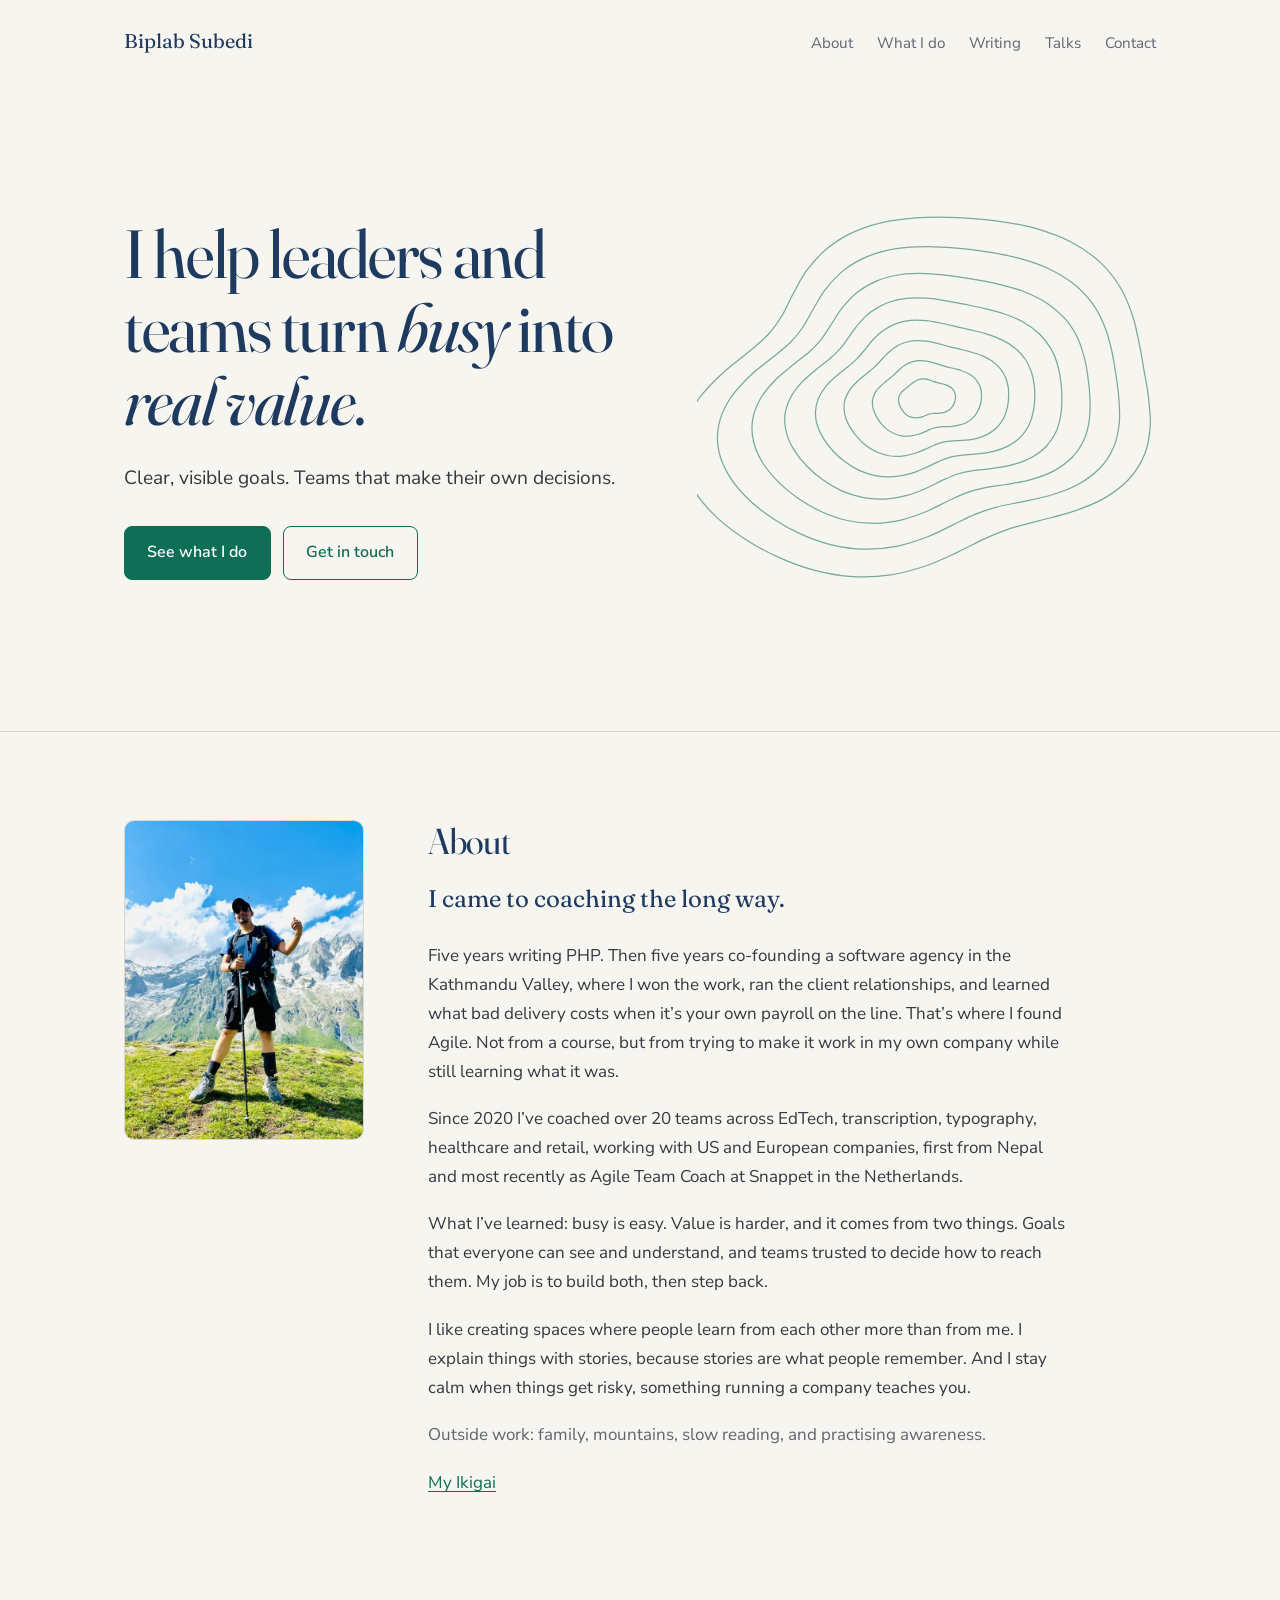
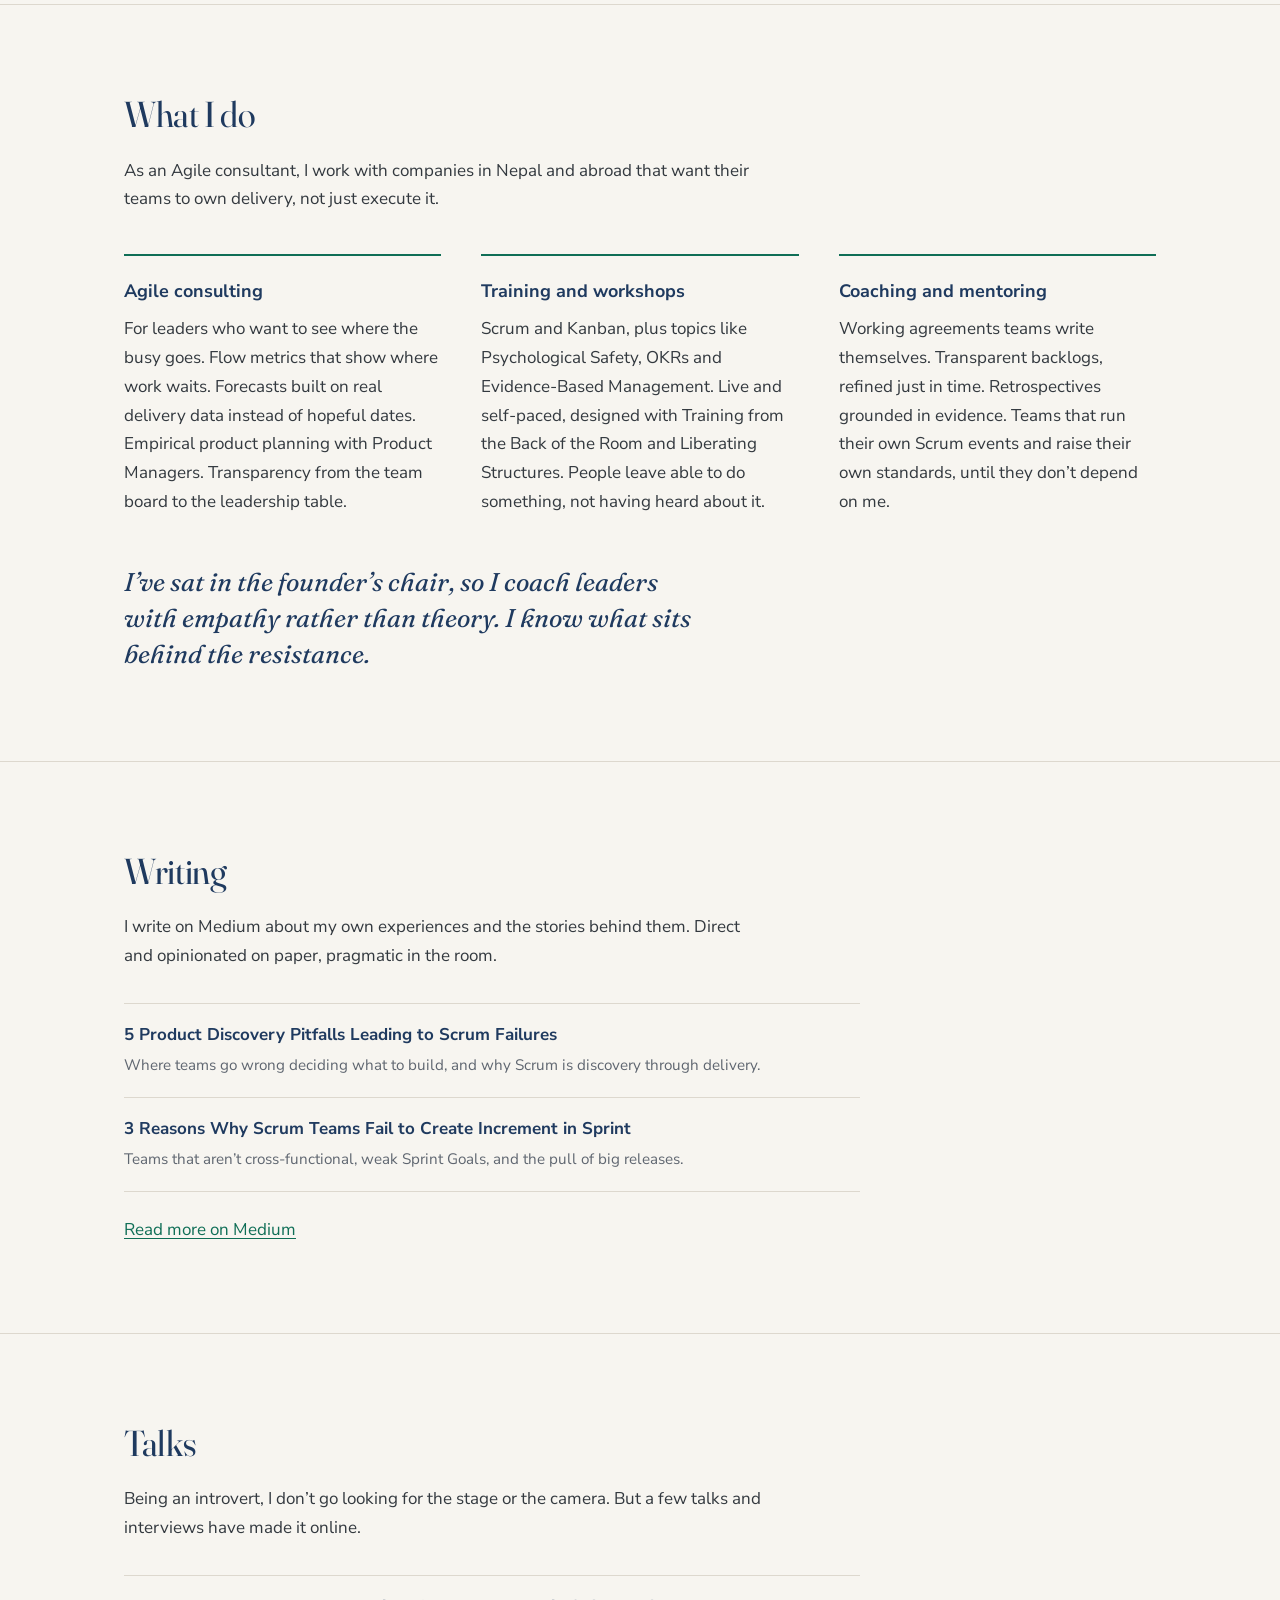
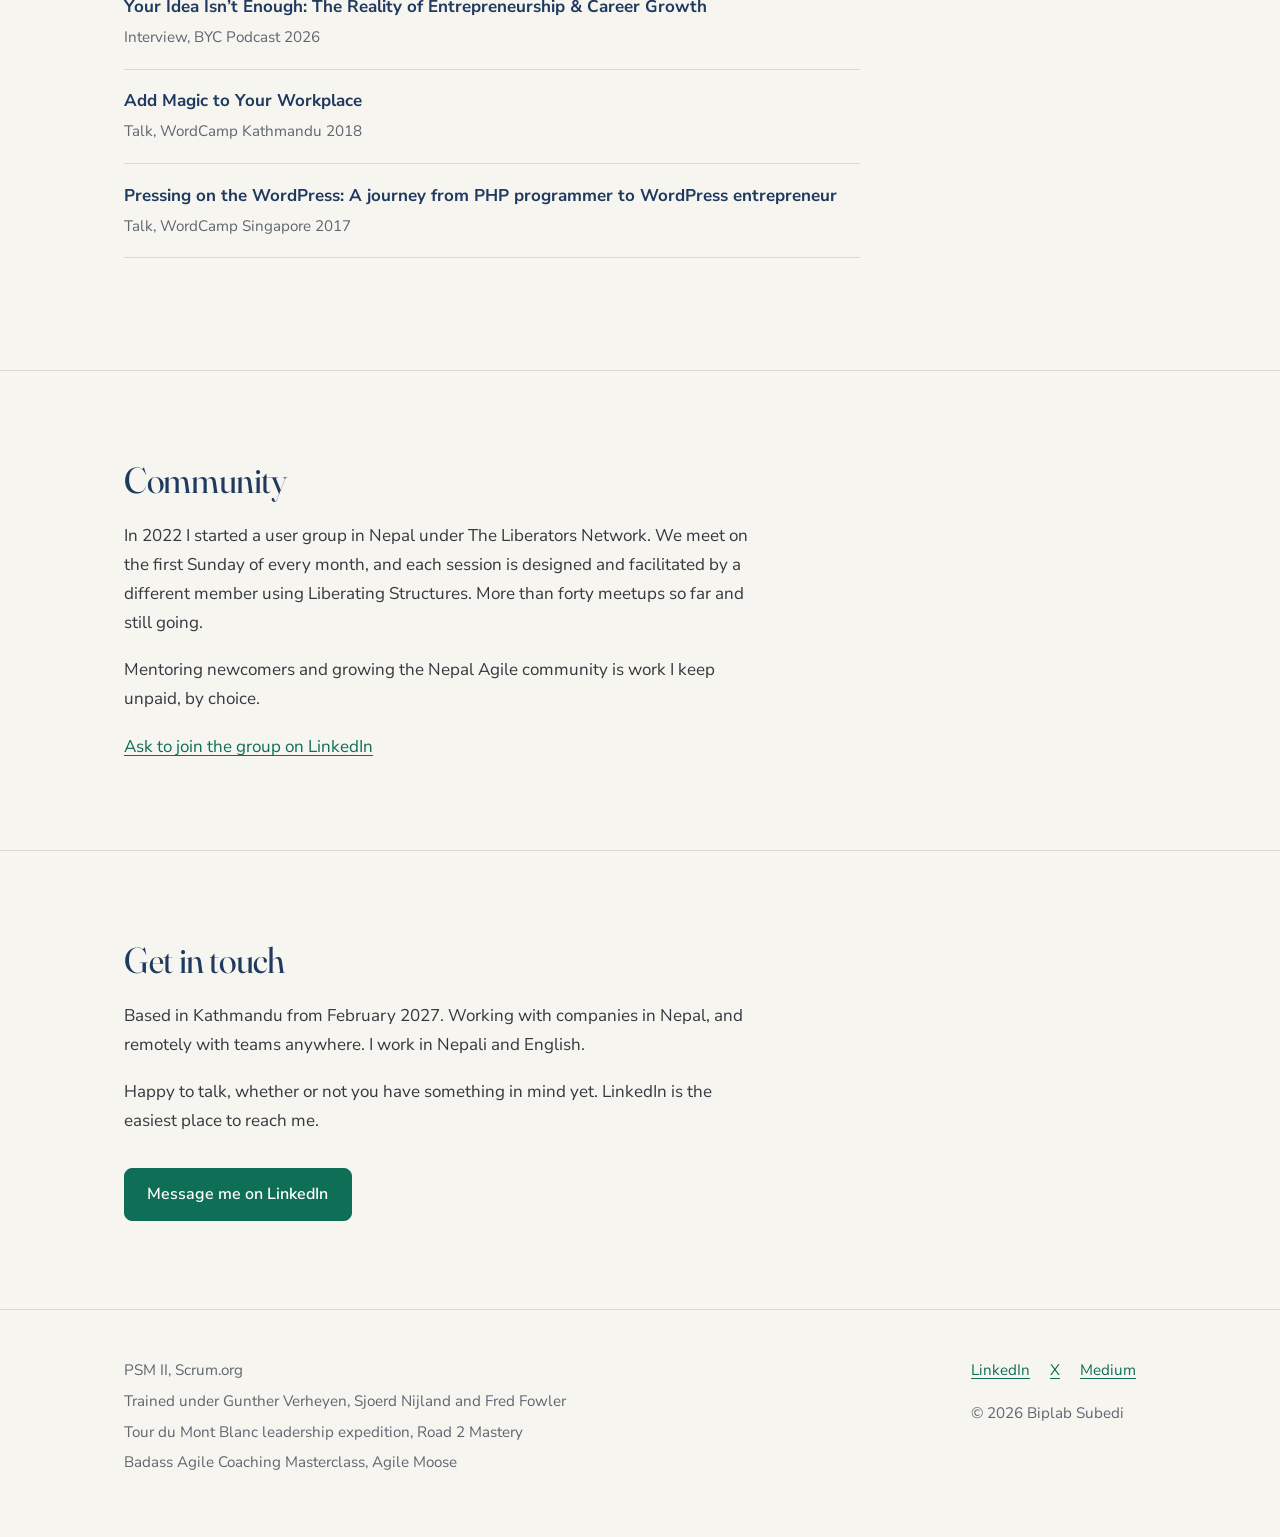
==== index.html @ 16a26271 "New changes for SEO optimization" ====
<!DOCTYPE html>
<html lang="en-GB">
<head>
<meta charset="utf-8">
<meta name="viewport" content="width=device-width, initial-scale=1, viewport-fit=cover">
<title>Biplab Subedi, Agile Consultant and Coach in Nepal</title>
<meta name="description" content="Agile consultant and coach for IT companies in Nepal and remote teams. I help leaders and teams turn busy into real value with Scrum, Kanban and flow metrics.">
<link rel="canonical" href="https://biplabsubedi.com/">
<meta name="robots" content="index, follow, max-image-preview:large, max-snippet:-1">
<meta name="author" content="Biplab Subedi">
<!-- Google Search Console (URL-prefix property): paste your verification tag here, replacing the line below -->
<!-- <meta name="google-site-verification" content="PASTE-YOUR-TOKEN-HERE"> -->

<link rel="icon" href="favicon.ico" sizes="32x32">
<link rel="icon" href="icon-192.png" type="image/png" sizes="192x192">
<link rel="apple-touch-icon" href="apple-touch-icon.png">
<link rel="manifest" href="site.webmanifest">

<meta property="og:type" content="profile">
<meta property="og:site_name" content="Biplab Subedi">
<meta property="og:locale" content="en_GB">
<meta property="og:url" content="https://biplabsubedi.com/">
<meta property="og:title" content="Biplab Subedi, Agile Consultant and Coach in Nepal">
<meta property="og:description" content="I help leaders and teams turn busy into real value. Clear, visible goals. Teams that make their own decisions.">
<meta property="og:image" content="https://biplabsubedi.com/og-image.png">
<meta property="og:image:width" content="1200">
<meta property="og:image:height" content="630">
<meta property="og:image:alt" content="Biplab Subedi, Agile consultant and coach in Nepal: I help leaders and teams turn busy into real value.">
<meta property="profile:first_name" content="Biplab">
<meta property="profile:last_name" content="Subedi">
<meta name="twitter:card" content="summary_large_image">
<meta name="twitter:site" content="@biplab43">
<meta name="twitter:creator" content="@biplab43">

<script type="application/ld+json">
{
  "@context": "https://schema.org",
  "@graph": [
    {
      "@type": "WebSite",
      "@id": "https://biplabsubedi.com/#website",
      "url": "https://biplabsubedi.com/",
      "name": "Biplab Subedi",
      "inLanguage": "en-GB",
      "publisher": { "@id": "https://biplabsubedi.com/#person" }
    },
    {
      "@type": "ProfilePage",
      "@id": "https://biplabsubedi.com/#webpage",
      "url": "https://biplabsubedi.com/",
      "name": "Biplab Subedi, Agile Consultant and Coach in Nepal",
      "inLanguage": "en-GB",
      "dateModified": "2026-10-28",
      "isPartOf": { "@id": "https://biplabsubedi.com/#website" },
      "mainEntity": { "@id": "https://biplabsubedi.com/#person" },
      "about": { "@id": "https://biplabsubedi.com/#person" },
      "primaryImageOfPage": { "@id": "https://biplabsubedi.com/#portrait" }
    },
    {
      "@type": "ImageObject",
      "@id": "https://biplabsubedi.com/#portrait",
      "url": "https://biplabsubedi.com/images/biplab-subedi.webp",
      "contentUrl": "https://biplabsubedi.com/images/biplab-subedi.webp",
      "width": 600,
      "height": 800,
      "caption": "Biplab Subedi standing on a grassy ridge in the Alps"
    },
    {
      "@type": "Person",
      "@id": "https://biplabsubedi.com/#person",
      "name": "Biplab Subedi",
      "givenName": "Biplab",
      "familyName": "Subedi",
      "url": "https://biplabsubedi.com/",
      "image": { "@id": "https://biplabsubedi.com/#portrait" },
      "jobTitle": "Agile Consultant and Coach",
      "description": "Has coached more than 20 teams since 2020, across EdTech, transcription, typography, healthcare and retail for US and European companies. Before coaching, he spent five years as a PHP developer and five years co-founding Eagle Vision IT, a software agency in the Kathmandu Valley. Moving to Kathmandu, Nepal in February 2027 to work as an independent Agile consultant with companies in Nepal and remotely with teams anywhere. Works in Nepali and English.",
      "knowsAbout": [
        "Agile coaching",
        "Agile consulting",
        "Scrum",
        "Kanban",
        "Flow metrics",
        "Forecasting with delivery data",
        "Empirical product planning",
        "Product discovery",
        "OKRs",
        "Evidence-Based Management",
        "Psychological safety",
        "Team self-management",
        "Liberating Structures",
        "Training from the Back of the Room",
        "Facilitation"
      ],
      "knowsLanguage": [
        { "@type": "Language", "name": "English", "alternateName": "en" },
        { "@type": "Language", "name": "Nepali", "alternateName": "ne" }
      ],
      "hasCredential": {
        "@type": "EducationalOccupationalCredential",
        "name": "Professional Scrum Master II (PSM II)",
        "credentialCategory": "certification",
        "recognizedBy": { "@type": "Organization", "name": "Scrum.org", "url": "https://www.scrum.org/" }
      },
      "sameAs": [
        "https://www.linkedin.com/in/biplab43/",
        "https://medium.com/@biplab43",
        "https://x.com/biplab43"
      ],
      "makesOffer": [
        {
          "@type": "Offer",
          "itemOffered": {
            "@type": "Service",
            "name": "Agile consulting",
            "serviceType": "Agile consulting",
            "description": "For leaders who want to see where the busy goes. Flow metrics that show where work waits, forecasts built on real delivery data instead of hopeful dates, empirical product planning with Product Managers, and transparency from the team board to the leadership table.",
            "provider": { "@id": "https://biplabsubedi.com/#person" },
            "areaServed": [ { "@type": "Country", "name": "Nepal" }, { "@type": "Place", "name": "Worldwide (remote)" } ]
          }
        },
        {
          "@type": "Offer",
          "itemOffered": {
            "@type": "Service",
            "name": "Agile training and workshops",
            "serviceType": "Agile training",
            "description": "Scrum and Kanban training, plus topics like Psychological Safety, OKRs and Evidence-Based Management. Live and self-paced, designed with Training from the Back of the Room and Liberating Structures.",
            "provider": { "@id": "https://biplabsubedi.com/#person" },
            "areaServed": [ { "@type": "Country", "name": "Nepal" }, { "@type": "Place", "name": "Worldwide (remote)" } ]
          }
        },
        {
          "@type": "Offer",
          "itemOffered": {
            "@type": "Service",
            "name": "Agile coaching and mentoring",
            "serviceType": "Agile coaching",
            "description": "Working agreements teams write themselves, transparent backlogs refined just in time, retrospectives grounded in evidence, and teams that run their own Scrum events.",
            "provider": { "@id": "https://biplabsubedi.com/#person" },
            "areaServed": [ { "@type": "Country", "name": "Nepal" }, { "@type": "Place", "name": "Worldwide (remote)" } ]
          }
        }
      ]
    },
    {
      "@type": "Organization",
      "@id": "https://biplabsubedi.com/#liberators-nepal",
      "name": "The Liberators Network User Group Nepal",
      "url": "https://www.linkedin.com/groups/14041620/",
      "foundingDate": "2022",
      "founder": { "@id": "https://biplabsubedi.com/#person" },
      "location": { "@type": "Country", "name": "Nepal" },
      "description": "Agile user group in Nepal under The Liberators Network. Meets on the first Sunday of every month, with each session designed and facilitated by a member using Liberating Structures."
    },
    {
      "@type": "Organization",
      "@id": "https://biplabsubedi.com/#eagle-vision-it",
      "name": "Eagle Vision IT",
      "founder": { "@id": "https://biplabsubedi.com/#person" },
      "location": { "@type": "Place", "name": "Kathmandu Valley, Nepal" },
      "description": "Software agency in the Kathmandu Valley, co-founded by Biplab Subedi."
    }
  ]
}
</script>

<link rel="preconnect" href="https://fonts.googleapis.com">
<link rel="preconnect" href="https://fonts.gstatic.com" crossorigin>
<link href="https://fonts.googleapis.com/css2?family=Fraunces:ital,opsz,wght@0,9..144,400;0,9..144,500;1,9..144,400&family=Nunito+Sans:wght@400;600;700&display=swap" rel="stylesheet">
<style>
:root {
  --bg: #F7F5F0;
  --bg-alt: #EFECE4;
  --ink: #1F3A5F;
  --text: #33393F;
  --muted: #5F6670;
  --accent: #0F6E56;
  --accent-hover: #0B5A46;
  --on-accent: #FFFFFF;
  --rule: #DDD8CE;
  --field: #FFFFFF;
  --contour: #0F6E56;
  --error: #A32D2D;
  color-scheme: light;
  box-sizing: border-box;
  padding-top: env(safe-area-inset-top, 0px);
  padding-bottom: env(safe-area-inset-bottom, 0px);
}
@media (prefers-color-scheme: dark) {
  :root:not([data-theme="light"]) {
    --bg: #10202E;
    --bg-alt: #152a3c;
    --ink: #EAF0F5;
    --text: #D3DCE3;
    --muted: #9AA7B2;
    --accent: #5DCAA5;
    --accent-hover: #7ED6B8;
    --on-accent: #04342C;
    --rule: #2A3F52;
    --field: #172d40;
    --contour: #5DCAA5;
    --error: #F09595;
    color-scheme: dark;
  }
}
:root[data-theme="dark"] {
  --bg: #10202E;
  --bg-alt: #152a3c;
  --ink: #EAF0F5;
  --text: #D3DCE3;
  --muted: #9AA7B2;
  --accent: #5DCAA5;
  --accent-hover: #7ED6B8;
  --on-accent: #04342C;
  --rule: #2A3F52;
  --field: #172d40;
  --contour: #5DCAA5;
  --error: #F09595;
  color-scheme: dark;
}
*, *::before, *::after { box-sizing: inherit; }
html { scroll-behavior: smooth; scroll-padding-top: env(safe-area-inset-top, 0px); }
@media (prefers-reduced-motion: reduce) { html { scroll-behavior: auto; } }
body {
  margin: 0;
  background: var(--bg);
  color: var(--text);
  font-family: "Nunito Sans", "Segoe UI", system-ui, -apple-system, sans-serif;
  font-size: 1.0625rem;
  line-height: 1.7;
  -webkit-font-smoothing: antialiased;
}
h1, h2, h3 { color: var(--ink); margin: 0; }
h1, h2 { font-family: "Fraunces", Georgia, "Times New Roman", serif; font-weight: 400; font-variation-settings: "opsz" 144; }
h2 { font-size: clamp(1.75rem, 3.2vw, 2.25rem); line-height: 1.2; letter-spacing: -0.01em; margin-bottom: 1.25rem; }
h3 { font-size: 1.125rem; font-weight: 700; margin-bottom: 0.5rem; }
p { margin: 0 0 1.1em; }
a { color: var(--accent); text-underline-offset: 3px; text-decoration-thickness: 1px; }
a:hover { color: var(--accent-hover); }
:focus-visible { outline: 2px solid var(--accent); outline-offset: 3px; border-radius: 4px; }
img { max-width: 100%; height: auto; display: block; }

.wrap { max-width: 1080px; margin: 0 auto; padding: 0 1.5rem; }
.measure { max-width: 40rem; }

header.site { padding: 1.5rem 0; }
header.site .wrap { display: flex; flex-wrap: wrap; align-items: baseline; justify-content: space-between; gap: 0.75rem 2rem; }
.wordmark { font-family: "Fraunces", Georgia, serif; font-size: 1.25rem; color: var(--ink); text-decoration: none; }
nav ul { list-style: none; margin: 0; padding: 0; display: flex; flex-wrap: wrap; gap: 0.25rem 1.5rem; }
nav a { color: var(--muted); text-decoration: none; font-size: 0.95rem; }
nav a:hover { color: var(--ink); }

.hero { position: relative; padding: 4rem 0 5rem; overflow: hidden; }
.hero .wrap { display: grid; grid-template-columns: minmax(0, 1fr); align-items: center; position: relative; }
.hero h1 { font-size: clamp(2.4rem, 6vw, 4.25rem); line-height: 1.08; letter-spacing: -0.02em; max-width: 13ch; margin-bottom: 1.5rem; position: relative; z-index: 1; }
.hero h1 em { font-style: italic; }
.hero .lede { font-size: 1.2rem; max-width: 32rem; color: var(--text); position: relative; z-index: 1; }
.actions { display: flex; flex-wrap: wrap; gap: 0.75rem; margin-top: 2rem; position: relative; z-index: 1; }
.btn { display: inline-block; font: inherit; font-weight: 600; font-size: 1rem; padding: 0.75rem 1.4rem; border-radius: 8px; text-decoration: none; cursor: pointer; border: 1.5px solid var(--accent); }
.btn-primary { background: var(--accent); color: var(--on-accent); }
.btn-primary:hover { background: var(--accent-hover); border-color: var(--accent-hover); color: var(--on-accent); }
.btn-quiet { background: transparent; color: var(--accent); }
.btn-quiet:hover { background: var(--bg-alt); }
.contours { position: absolute; right: -6rem; top: 50%; transform: translateY(-50%); width: 34rem; max-width: none; opacity: 0.2; pointer-events: none; }
.contours path { fill: none; stroke: var(--contour); stroke-width: 1.4; }
@media (min-width: 860px) {
  .hero { padding: 6rem 0 7rem; }
  .hero .wrap { grid-template-columns: minmax(0, 1.25fr) minmax(0, 1fr); }
  .contours { position: static; transform: none; width: 100%; opacity: 0.55; justify-self: end; max-width: 30rem; }
}

section { padding: 4rem 0; border-top: 1px solid var(--rule); }
@media (min-width: 860px) { section { padding: 5.5rem 0; } }

.about-grid { display: grid; grid-template-columns: minmax(0, 1fr); gap: 2.5rem; }
@media (min-width: 860px) { .about-grid { grid-template-columns: 15rem minmax(0, 1fr); gap: 4rem; align-items: start; } }
.portrait { aspect-ratio: 4 / 5; width: 100%; max-width: 15rem; border-radius: 10px; background: var(--bg-alt); border: 1px solid var(--rule); display: flex; align-items: center; justify-content: center; font-family: "Fraunces", Georgia, serif; font-size: 3rem; color: var(--accent); }
.about-grid .first { font-family: "Fraunces", Georgia, serif; font-size: 1.5rem; line-height: 1.35; color: var(--ink); }
.aside { color: var(--muted); }
figure.ikigai { margin: 3rem 0 0; max-width: 40rem; }
.ik-svg { display: block; width: 100%; height: auto; }
figure.ikigai img { border-radius: 10px; border: 1px solid var(--rule); }
figure.ikigai figcaption { font-size: 0.9rem; color: var(--muted); margin-top: 0.75rem; }

.offers { display: grid; grid-template-columns: minmax(0, 1fr); gap: 2rem; margin: 2.5rem 0 3rem; }
@media (min-width: 760px) { .offers { grid-template-columns: repeat(3, minmax(0, 1fr)); gap: 2.5rem; } }
.offer { border-top: 2px solid var(--accent); padding-top: 1.25rem; }
.offer p { margin: 0; }
.pull { font-family: "Fraunces", Georgia, serif; font-style: italic; font-size: clamp(1.3rem, 2.4vw, 1.6rem); line-height: 1.4; color: var(--ink); max-width: 36rem; margin: 0; }

.list { list-style: none; margin: 2rem 0 1.5rem; padding: 0; max-width: 46rem; }
.list li { padding: 1.1rem 0; border-bottom: 1px solid var(--rule); }
.list li:first-child { border-top: 1px solid var(--rule); }
.list .title { font-weight: 700; color: var(--ink); text-decoration: none; display: inline-block; margin-bottom: 0.2rem; }
.list a.title:hover { color: var(--accent); }
.list .meta { display: block; color: var(--muted); font-size: 0.95rem; }

.contact-grid { display: grid; grid-template-columns: minmax(0, 1fr); gap: 2.5rem; }
@media (min-width: 860px) { .contact-grid { grid-template-columns: minmax(0, 1fr) minmax(0, 1.1fr); gap: 4rem; } }
form { display: grid; gap: 1.1rem; }
label { display: block; font-weight: 600; font-size: 0.95rem; color: var(--ink); margin-bottom: 0.35rem; }
.optional { font-weight: 400; color: var(--muted); }
input, textarea { width: 100%; font: inherit; color: var(--text); background: var(--field); border: 1px solid var(--rule); border-radius: 8px; padding: 0.7rem 0.85rem; }
textarea { min-height: 9rem; resize: vertical; }
input:focus, textarea:focus { outline: 2px solid var(--accent); outline-offset: 1px; border-color: var(--accent); }
.field-error { color: var(--error); font-size: 0.875rem; margin-top: 0.35rem; min-height: 0; }
.form-status { font-size: 0.95rem; color: var(--muted); margin: 0; }
form .btn { justify-self: start; }


.textlink { font: inherit; color: var(--accent); background: none; border: 0; padding: 0; cursor: pointer; text-decoration: underline; text-underline-offset: 3px; text-decoration-thickness: 1px; }
.textlink:hover { color: var(--accent-hover); }
#ikigai-dialog { width: min(92vw, 860px); max-height: 92vh; padding: 2.75rem 1rem 1rem; border: 0; border-radius: 12px; background: var(--bg); color: var(--text); }
#ikigai-dialog::backdrop { background: rgba(16, 32, 46, 0.65); }
.ik-scroll { overflow: auto; max-height: calc(92vh - 4rem); }
.ik-scroll .ik2 { min-width: 640px; }
.dialog-close { position: absolute; top: 0.5rem; right: 0.75rem; font: inherit; font-size: 1.75rem; line-height: 1; color: var(--muted); background: none; border: 0; padding: 0.25rem 0.5rem; cursor: pointer; border-radius: 6px; }
.dialog-close:hover { color: var(--ink); }
.sr-only { position: absolute; width: 1px; height: 1px; padding: 0; margin: -1px; overflow: hidden; clip: rect(0, 0, 0, 0); white-space: nowrap; border: 0; }
footer { border-top: 1px solid var(--rule); padding: 3rem 0 3.5rem; color: var(--muted); font-size: 0.95rem; }
footer .wrap { display: grid; grid-template-columns: minmax(0, 1fr); gap: 2rem; }
@media (min-width: 760px) { footer .wrap { grid-template-columns: minmax(0, 1fr) auto; } }
footer ul { list-style: none; margin: 0; padding: 0; }
footer li { margin-bottom: 0.3rem; }
footer .links a { margin-right: 1.25rem; }
:root { --ik2-bg: #F3F1EB; --ik2-box: #FFFFFF; --ik2-rule-c: #D3CEC3;
--ik2-ink: #1F3A5F; --ik2-text: #33393F; --ik2-sub: #5F6670;
--ik2-love: #D9A3A0; --ik2-love-ink: #8A4A46; --ik2-good: #8FA6C4; --ik2-good-ink: #2F4A6E;
--ik2-need: #86C7B0; --ik2-need-ink: #0F6E56; --ik2-paid: #E8CF8E; --ik2-paid-ink: #7A5A12;
--ik2-accent: #0F6E56; --ik2-op: 0.36; }
@media (prefers-color-scheme: dark) { :root:not([data-theme="light"]) { --ik2-bg: #152a3c; --ik2-box: #10202E; --ik2-rule-c: #2A3F52;
--ik2-ink: #EAF0F5; --ik2-text: #E4EAF0; --ik2-sub: #B4C0CA;
--ik2-love: #C98A86; --ik2-love-ink: #F0C2BE; --ik2-good: #6F8BB0; --ik2-good-ink: #C3D4EA;
--ik2-need: #4FA889; --ik2-need-ink: #9FE1CB; --ik2-paid: #C9A85A; --ik2-paid-ink: #F2DDA4;
--ik2-accent: #5DCAA5; --ik2-op: 0.22; } }
:root[data-theme="dark"] { --ik2-bg: #152a3c; --ik2-box: #10202E; --ik2-rule-c: #2A3F52;
--ik2-ink: #EAF0F5; --ik2-text: #E4EAF0; --ik2-sub: #B4C0CA;
--ik2-love: #C98A86; --ik2-love-ink: #F0C2BE; --ik2-good: #6F8BB0; --ik2-good-ink: #C3D4EA;
--ik2-need: #4FA889; --ik2-need-ink: #9FE1CB; --ik2-paid: #C9A85A; --ik2-paid-ink: #F2DDA4;
--ik2-accent: #5DCAA5; --ik2-op: 0.22; }

.ik2 { display: block; width: 100%; height: auto; }
.ik2 text { font-family: "Nunito Sans", "Segoe UI", system-ui, sans-serif; }
.ik2-bg { fill: var(--ik2-bg); }
.ik2-box { fill: var(--ik2-box); stroke: var(--ik2-rule-c); stroke-width: 1; }
.ik2-title { font-family: "Fraunces", Georgia, serif !important; font-size: 50px; font-weight: 500; fill: var(--ik2-ink); }
.ik2-sub { font-size: 18px; fill: var(--ik2-sub); }
.ik2-date { font-size: 12.5px; font-weight: 700; letter-spacing: 0.08em; fill: var(--ik2-sub); }
.ik2-stmt { font-family: "Fraunces", Georgia, serif !important; font-size: 21px; font-weight: 500; fill: var(--ik2-ink); }
.ik2-em { font-style: italic; }
.ik2-c { fill-opacity: var(--ik2-op); stroke-width: 1.5; stroke-opacity: 0.7; }
.ik2-love { fill: var(--ik2-love); stroke: var(--ik2-love-ink); }
.ik2-good { fill: var(--ik2-good); stroke: var(--ik2-good-ink); }
.ik2-need { fill: var(--ik2-need); stroke: var(--ik2-need-ink); }
.ik2-paid { fill: var(--ik2-paid); stroke: var(--ik2-paid-ink); }
.ik2-h { font-size: 13.5px; font-weight: 700; letter-spacing: 0.06em; }
.ik2-love-ink { fill: var(--ik2-love-ink); } .ik2-good-ink { fill: var(--ik2-good-ink); }
.ik2-need-ink { fill: var(--ik2-need-ink); } .ik2-paid-ink { fill: var(--ik2-paid-ink); }
.ik2-i { font-size: 14.5px; fill: var(--ik2-text); }
.ik2-o { font-size: 14.5px; font-weight: 700; fill: var(--ik2-ink); }
.ik2-os { font-size: 12px; fill: var(--ik2-text); }
.ik2-pill { fill: var(--ik2-box); stroke: var(--ik2-accent); stroke-width: 1.5; }
.ik2-center { font-size: 18px; font-weight: 700; letter-spacing: 0.08em; fill: var(--ik2-accent); }
.ik2-rule { stroke: var(--ik2-rule-c); stroke-width: 1.5; }
.ik2-foot { font-size: 15px; fill: var(--ik2-sub); }
</style>
</head>
<body>

<header class="site">
  <div class="wrap">
    <a class="wordmark" href="#top">Biplab Subedi</a>
    <nav aria-label="Main">
      <ul>
        <li><a href="#about">About</a></li>
        <li><a href="#work">What I do</a></li>
        <li><a href="#writing">Writing</a></li>
        <li><a href="#talks">Talks</a></li>
        <li><a href="#contact">Contact</a></li>
      </ul>
    </nav>
  </div>
</header>

<main id="top">
  <div class="hero">
    <div class="wrap">
      <div>
        <h1>I help leaders and teams turn <em>busy</em> into <em>real value</em>.</h1>
        <p class="lede">Clear, visible goals. Teams that make their own decisions.</p>
        <div class="actions">
          <a class="btn btn-primary" href="#work">See what I do</a>
          <a class="btn btn-quiet" href="#contact">Get in touch</a>
        </div>
      </div>
      <svg class="contours" viewBox="0 0 520 500" aria-hidden="true" focusable="false">
<path d="M293.0,250.0 C292.8,251.3 292.5,252.7 292.1,254.0 C291.7,255.3 291.1,256.6 290.4,257.8 C289.7,259.0 288.9,260.1 287.9,261.2 C286.9,262.2 285.7,263.2 284.4,263.9 C283.1,264.7 281.6,265.3 280.1,265.8 C278.6,266.2 276.9,266.4 275.4,266.6 C273.8,266.8 272.3,266.8 270.9,266.8 C269.5,266.9 268.2,266.8 267.0,267.0 C265.8,267.1 264.7,267.3 263.6,267.6 C262.4,268.0 261.3,268.5 260.0,269.0 C258.7,269.4 257.4,270.1 255.9,270.6 C254.4,271.0 252.7,271.5 251.0,271.7 C249.3,271.9 247.5,272.0 245.9,271.8 C244.2,271.6 242.5,271.1 241.0,270.5 C239.6,269.9 238.2,269.0 237.0,268.1 C235.8,267.1 234.8,266.0 233.9,264.9 C233.0,263.8 232.2,262.6 231.5,261.4 C230.8,260.2 230.2,259.0 229.7,257.7 C229.2,256.5 228.8,255.2 228.6,253.9 C228.4,252.6 228.3,251.3 228.5,250.0 C228.6,248.7 229.0,247.4 229.6,246.2 C230.2,245.0 231.1,243.9 232.0,242.8 C232.9,241.8 234.0,240.9 235.0,240.0 C236.0,239.1 237.1,238.3 238.1,237.5 C239.1,236.7 240.1,235.9 241.1,235.1 C242.1,234.3 243.0,233.5 244.0,232.7 C245.0,231.9 246.1,231.1 247.3,230.4 C248.5,229.7 249.8,229.0 251.1,228.6 C252.5,228.2 254.0,227.9 255.5,227.8 C257.0,227.7 258.6,227.9 260.0,228.1 C261.4,228.3 262.8,228.8 264.2,229.2 C265.5,229.7 266.7,230.2 268.0,230.6 C269.3,231.1 270.5,231.5 271.8,231.8 C273.1,232.2 274.4,232.5 275.9,232.8 C277.3,233.2 278.9,233.5 280.4,234.0 C281.9,234.5 283.6,235.0 285.0,235.7 C286.4,236.5 287.8,237.4 288.9,238.4 C290.0,239.5 291.0,240.7 291.6,241.9 C292.3,243.2 292.7,244.6 292.9,245.9 C293.1,247.2 293.1,248.7 293.0,250.0 Z"/>
<path d="M322.4,250.0 C322.2,252.6 321.7,255.1 321.0,257.6 C320.3,260.1 319.4,262.5 318.1,264.8 C316.8,267.1 315.3,269.4 313.4,271.4 C311.5,273.3 309.2,275.2 306.6,276.6 C304.1,278.0 301.1,279.2 298.2,280.0 C295.3,280.8 292.0,281.2 289.1,281.5 C286.2,281.8 283.3,281.7 280.7,281.9 C278.1,282.0 275.7,282.0 273.4,282.4 C271.1,282.7 269.1,283.3 266.9,284.0 C264.6,284.8 262.5,285.9 260.0,286.9 C257.5,287.9 254.8,289.3 251.9,290.2 C249.0,291.1 245.7,292.0 242.5,292.4 C239.2,292.7 235.7,292.8 232.5,292.3 C229.3,291.9 226.1,291.0 223.3,289.7 C220.4,288.5 217.8,286.8 215.5,285.0 C213.1,283.2 211.1,281.1 209.3,279.0 C207.4,276.8 205.8,274.6 204.4,272.2 C203.0,269.9 201.8,267.5 200.9,265.1 C200.0,262.7 199.2,260.1 199.0,257.6 C198.7,255.1 198.8,252.5 199.4,250.0 C200.0,247.5 201.0,245.1 202.4,242.8 C203.7,240.6 205.6,238.5 207.4,236.6 C209.3,234.7 211.4,233.0 213.4,231.3 C215.4,229.7 217.4,228.3 219.2,226.7 C221.0,225.2 222.7,223.7 224.4,222.1 C226.2,220.5 227.8,218.8 229.6,217.1 C231.5,215.5 233.4,213.8 235.6,212.4 C237.8,211.0 240.3,209.6 242.9,208.7 C245.6,207.8 248.5,207.3 251.3,207.1 C254.2,206.9 257.2,207.1 260.0,207.6 C262.8,208.0 265.5,208.8 268.2,209.5 C270.8,210.3 273.2,211.2 275.7,211.9 C278.3,212.7 280.7,213.4 283.3,214.1 C285.9,214.8 288.6,215.3 291.4,216.0 C294.2,216.8 297.3,217.4 300.1,218.5 C303.0,219.5 306.0,220.7 308.6,222.3 C311.1,223.8 313.6,225.7 315.6,227.8 C317.5,229.8 319.0,232.2 320.2,234.6 C321.3,237.1 321.9,239.7 322.3,242.2 C322.7,244.8 322.6,247.4 322.4,250.0 Z"/>
<path d="M353.2,250.0 C353.0,253.8 352.5,257.7 351.5,261.4 C350.6,265.1 349.4,268.9 347.6,272.4 C345.8,275.8 343.5,279.3 340.6,282.3 C337.8,285.2 334.2,288.0 330.3,290.1 C326.4,292.3 321.8,293.9 317.4,295.1 C313.0,296.3 308.1,296.8 303.7,297.3 C299.3,297.8 295.0,297.7 291.1,298.0 C287.2,298.3 283.8,298.5 280.3,299.2 C276.9,299.9 273.9,300.9 270.5,302.2 C267.1,303.5 263.8,305.4 260.0,307.0 C256.2,308.7 252.0,310.7 247.5,312.1 C243.0,313.5 237.9,314.8 233.0,315.3 C228.1,315.7 222.8,315.6 217.9,314.9 C213.1,314.1 208.2,312.6 203.9,310.7 C199.5,308.8 195.5,306.2 191.9,303.5 C188.3,300.8 185.1,297.6 182.2,294.4 C179.3,291.2 176.7,287.8 174.5,284.2 C172.3,280.7 170.3,277.0 169.0,273.2 C167.7,269.5 166.8,265.5 166.7,261.6 C166.5,257.7 167.0,253.7 168.2,250.0 C169.4,246.3 171.5,242.6 173.8,239.3 C176.2,236.0 179.3,232.9 182.2,230.1 C185.1,227.4 188.5,225.0 191.4,222.5 C194.3,220.1 197.2,218.0 199.8,215.6 C202.4,213.2 204.6,210.9 207.0,208.4 C209.4,205.8 211.6,203.1 214.2,200.5 C216.9,197.9 219.7,195.1 223.0,192.9 C226.3,190.7 230.0,188.5 234.0,187.1 C238.0,185.7 242.4,184.8 246.8,184.4 C251.1,184.0 255.7,184.4 260.0,184.9 C264.3,185.4 268.5,186.5 272.6,187.5 C276.7,188.5 280.5,189.7 284.5,190.8 C288.5,191.8 292.3,192.8 296.5,193.8 C300.6,194.8 304.8,195.6 309.1,196.9 C313.4,198.1 318.0,199.3 322.3,201.1 C326.5,202.9 330.8,205.0 334.5,207.5 C338.1,210.0 341.5,213.1 344.1,216.3 C346.7,219.6 348.7,223.3 350.2,227.0 C351.7,230.7 352.5,234.6 353.0,238.4 C353.5,242.3 353.5,246.2 353.2,250.0 Z"/>
<path d="M382.9,250.0 C382.7,255.1 382.3,260.1 381.2,265.1 C380.2,270.0 378.8,275.1 376.5,279.7 C374.2,284.4 371.3,289.1 367.5,293.0 C363.6,297.0 358.8,300.6 353.6,303.4 C348.4,306.2 342.1,308.3 336.2,309.9 C330.3,311.5 323.9,312.1 318.1,312.8 C312.3,313.5 306.7,313.5 301.6,314.1 C296.5,314.7 292.0,315.2 287.5,316.4 C282.9,317.6 278.9,319.2 274.4,321.2 C269.8,323.1 265.2,325.8 260.0,328.1 C254.8,330.3 249.0,333.1 242.9,334.8 C236.8,336.6 230.0,338.1 223.4,338.6 C216.7,339.1 209.7,338.8 203.2,337.6 C196.7,336.5 190.2,334.3 184.4,331.8 C178.6,329.2 173.1,325.8 168.2,322.1 C163.2,318.5 158.7,314.4 154.7,310.1 C150.7,305.8 147.0,301.2 144.0,296.4 C141.0,291.7 138.4,286.6 136.7,281.5 C135.1,276.3 134.1,270.9 134.3,265.6 C134.4,260.4 135.6,255.0 137.6,250.0 C139.7,245.0 143.0,240.2 146.4,235.9 C149.9,231.5 154.4,227.7 158.5,224.1 C162.5,220.5 166.9,217.4 170.7,214.3 C174.5,211.1 178.0,208.2 181.2,205.0 C184.4,201.8 187.1,198.5 190.0,195.0 C193.0,191.5 195.6,187.6 199.0,184.0 C202.4,180.4 206.0,176.5 210.3,173.4 C214.6,170.3 219.7,167.3 225.0,165.3 C230.3,163.3 236.3,162.1 242.2,161.5 C248.0,160.9 254.2,161.2 260.0,161.7 C265.8,162.3 271.6,163.5 277.2,164.7 C282.8,165.8 288.2,167.2 293.7,168.5 C299.3,169.7 304.7,170.9 310.4,172.3 C316.1,173.7 322.0,174.9 327.8,176.7 C333.5,178.5 339.6,180.5 345.1,183.2 C350.5,185.8 356.0,189.0 360.4,192.7 C364.9,196.3 368.9,200.7 372.0,205.2 C375.1,209.7 377.3,214.7 379.1,219.6 C380.8,224.5 381.7,229.7 382.3,234.8 C382.9,239.8 383.1,244.9 382.9,250.0 Z"/>
<path d="M413.7,250.0 C413.7,256.3 413.5,262.7 412.4,269.0 C411.3,275.2 409.9,281.7 407.1,287.6 C404.3,293.5 400.6,299.4 395.8,304.4 C391.0,309.4 384.8,313.9 378.2,317.5 C371.6,321.0 363.7,323.6 356.2,325.6 C348.8,327.6 340.7,328.5 333.5,329.5 C326.3,330.5 319.4,330.8 313.1,331.8 C306.7,332.8 301.1,333.9 295.4,335.6 C289.7,337.4 284.6,339.9 278.7,342.6 C272.8,345.3 266.8,348.8 260.0,351.7 C253.2,354.6 245.7,357.9 237.8,359.9 C230.0,362.0 221.3,363.7 212.8,364.0 C204.4,364.4 195.5,363.7 187.3,362.1 C179.1,360.5 170.9,357.7 163.5,354.4 C156.0,351.1 149.0,346.8 142.6,342.2 C136.2,337.7 130.2,332.5 125.0,327.1 C119.7,321.7 114.7,315.8 110.9,309.7 C107.0,303.6 103.6,297.0 101.8,290.4 C99.9,283.8 99.0,276.7 99.6,270.0 C100.2,263.2 102.4,256.3 105.5,250.0 C108.6,243.7 113.4,237.7 118.1,232.3 C122.9,227.0 128.9,222.3 134.2,217.9 C139.4,213.4 144.9,209.7 149.5,205.8 C154.1,201.8 158.1,198.1 161.8,194.0 C165.6,189.8 168.5,185.4 171.9,180.8 C175.3,176.2 178.4,171.0 182.5,166.2 C186.6,161.4 191.2,156.3 196.6,152.2 C202.1,148.2 208.5,144.4 215.2,141.7 C222.0,139.1 229.7,137.4 237.1,136.5 C244.6,135.6 252.5,135.8 260.0,136.2 C267.5,136.7 275.0,138.0 282.3,139.2 C289.7,140.4 296.8,141.8 304.1,143.3 C311.4,144.8 318.7,146.2 326.2,148.0 C333.6,149.8 341.3,151.6 348.6,154.2 C355.9,156.7 363.5,159.7 370.1,163.5 C376.7,167.2 383.1,171.8 388.3,176.8 C393.5,181.8 397.8,187.6 401.2,193.5 C404.7,199.3 407.0,205.7 408.8,212.0 C410.7,218.3 411.7,224.7 412.5,231.0 C413.3,237.4 413.7,243.7 413.7,250.0 Z"/>
<path d="M445.5,250.0 C445.7,257.6 446.0,265.4 444.9,273.0 C443.9,280.6 442.4,288.5 439.2,295.7 C436.0,303.0 431.5,310.2 425.7,316.3 C419.8,322.4 412.1,327.9 404.1,332.3 C396.1,336.6 386.4,339.7 377.4,342.3 C368.4,344.8 358.8,346.0 350.2,347.5 C341.6,349.0 333.4,349.7 325.7,351.4 C318.1,353.0 311.4,354.7 304.4,357.3 C297.3,359.8 290.9,363.3 283.5,366.7 C276.1,370.2 268.5,374.6 260.0,378.1 C251.5,381.5 242.0,385.3 232.3,387.5 C222.5,389.8 211.8,391.4 201.5,391.5 C191.2,391.6 180.4,390.5 170.3,388.3 C160.3,386.1 150.4,382.5 141.2,378.4 C132.1,374.3 123.4,369.2 115.3,363.7 C107.3,358.2 99.7,352.0 93.0,345.3 C86.3,338.7 80.0,331.5 75.2,324.0 C70.4,316.4 66.4,308.2 64.3,299.9 C62.3,291.7 61.7,282.8 63.0,274.5 C64.3,266.2 67.7,257.6 72.0,250.0 C76.4,242.4 82.9,235.1 89.1,228.7 C95.3,222.3 102.9,216.8 109.3,211.5 C115.7,206.2 122.1,201.8 127.5,196.9 C132.8,192.1 137.2,187.5 141.4,182.3 C145.5,177.0 148.6,171.4 152.5,165.5 C156.4,159.7 159.9,153.0 164.8,147.0 C169.7,141.0 175.2,134.6 181.8,129.5 C188.5,124.3 196.4,119.6 204.7,116.3 C213.0,112.9 222.4,110.7 231.7,109.4 C240.9,108.0 250.6,108.1 260.0,108.3 C269.4,108.5 278.8,109.7 288.0,110.9 C297.3,112.0 306.5,113.4 315.8,115.1 C325.1,116.7 334.5,118.4 343.8,120.8 C353.1,123.1 362.8,125.7 371.7,129.2 C380.6,132.8 389.6,137.0 397.2,142.2 C404.9,147.3 412.0,153.5 417.7,160.0 C423.4,166.5 427.9,174.0 431.5,181.3 C435.1,188.7 437.3,196.6 439.3,204.2 C441.3,211.9 442.4,219.5 443.4,227.2 C444.5,234.8 445.2,242.4 445.5,250.0 Z"/>
<path d="M478.3,250.0 C478.9,259.0 479.7,268.2 478.8,277.2 C477.8,286.3 476.4,295.7 472.7,304.3 C469.1,312.9 463.8,321.6 456.9,328.8 C450.0,336.1 440.8,342.6 431.3,347.8 C421.8,353.0 410.5,356.8 400.0,360.0 C389.5,363.2 378.3,364.9 368.3,367.1 C358.2,369.3 348.8,370.6 339.8,373.1 C330.8,375.5 322.9,378.2 314.5,381.7 C306.0,385.1 298.1,389.6 289.0,393.9 C279.9,398.2 270.5,403.4 260.0,407.3 C249.5,411.3 238.0,415.3 226.2,417.6 C214.5,419.8 201.7,421.1 189.4,420.8 C177.1,420.6 164.3,418.7 152.4,415.9 C140.5,413.1 128.8,408.7 117.8,403.8 C106.8,398.9 96.2,392.9 86.4,386.4 C76.6,379.9 67.1,372.6 58.9,364.8 C50.7,356.9 43.0,348.3 37.3,339.2 C31.6,330.0 26.9,320.0 24.8,310.0 C22.7,300.1 22.6,289.3 24.8,279.3 C26.9,269.3 31.8,259.0 37.5,250.0 C43.3,241.0 51.7,232.5 59.4,225.0 C67.1,217.5 76.2,211.2 83.7,205.0 C91.2,198.8 98.5,193.6 104.5,187.7 C110.5,181.9 115.1,176.3 119.6,169.8 C124.1,163.4 127.2,156.4 131.6,149.1 C135.9,141.8 139.9,133.7 145.6,126.3 C151.4,119.0 158.0,111.2 165.9,105.0 C173.9,98.7 183.4,93.1 193.4,88.9 C203.4,84.8 214.7,82.0 225.8,80.1 C236.9,78.3 248.6,77.9 260.0,77.8 C271.4,77.7 282.9,78.6 294.4,79.5 C305.8,80.5 317.3,81.9 328.8,83.7 C340.3,85.6 352.0,87.5 363.4,90.6 C374.7,93.6 386.4,97.2 396.9,102.0 C407.3,106.8 417.6,112.7 426.2,119.4 C434.8,126.1 442.4,134.2 448.4,142.5 C454.4,150.7 458.8,160.0 462.4,169.0 C466.1,177.9 468.2,187.3 470.3,196.3 C472.3,205.4 473.6,214.3 475.0,223.2 C476.3,232.2 477.6,241.0 478.3,250.0 Z"/>
<path d="M512.0,250.0 C513.1,260.4 514.6,271.1 513.8,281.6 C513.1,292.1 511.6,303.2 507.5,313.2 C503.4,323.2 497.3,333.3 489.3,341.8 C481.4,350.3 470.8,357.9 459.9,364.1 C449.0,370.3 436.0,374.8 424.0,378.9 C412.1,382.9 399.5,385.4 388.0,388.5 C376.6,391.5 365.9,393.9 355.5,397.3 C345.2,400.8 335.9,404.7 325.8,409.2 C315.8,413.7 306.1,419.3 295.2,424.4 C284.2,429.4 272.6,435.3 260.0,439.6 C247.4,443.8 233.6,447.9 219.7,449.9 C205.8,452.0 190.9,452.7 176.5,451.9 C162.2,451.0 147.5,448.4 133.6,444.8 C119.8,441.3 106.2,436.1 93.2,430.4 C80.3,424.6 67.7,417.8 56.0,410.3 C44.3,402.8 32.8,394.5 23.0,385.3 C13.2,376.1 3.9,366.0 -2.7,355.2 C-9.3,344.4 -14.6,332.4 -16.6,320.6 C-18.6,308.8 -17.9,296.0 -14.8,284.2 C-11.7,272.4 -5.1,260.5 2.2,250.0 C9.5,239.5 19.9,229.9 29.0,221.3 C38.2,212.6 48.7,205.4 57.3,198.2 C65.8,191.0 73.7,185.0 80.1,178.0 C86.6,171.0 91.3,164.2 96.1,156.4 C100.9,148.7 104.1,140.1 109.0,131.3 C113.8,122.6 118.4,112.8 125.0,104.0 C131.7,95.3 139.6,86.1 148.9,78.7 C158.3,71.3 169.5,64.7 181.3,59.7 C193.0,54.7 206.3,51.2 219.4,48.7 C232.5,46.1 246.4,45.2 260.0,44.6 C273.6,44.0 287.5,44.4 301.3,45.1 C315.2,45.9 329.2,47.0 343.1,49.1 C357.0,51.1 371.3,53.6 384.8,57.5 C398.3,61.5 412.0,66.3 424.0,72.6 C436.0,78.9 447.5,86.7 456.8,95.4 C466.2,104.0 473.9,114.2 480.1,124.4 C486.3,134.5 490.3,145.7 493.9,156.4 C497.5,167.0 499.3,177.9 501.5,188.3 C503.7,198.8 505.3,209.0 507.0,219.3 C508.8,229.5 510.9,239.6 512.0,250.0 Z"/>
      </svg>
    </div>
  </div>

  <section id="about" aria-labelledby="about-h">
    <div class="wrap">
      <div class="about-grid">
        <img class="portrait" src="images/biplab-subedi.webp" width="600" height="800" loading="lazy" decoding="async" style="object-fit:cover;aspect-ratio:3/4" alt="Biplab Subedi standing on a grassy ridge in the Alps with a hiking pole, snowy peaks behind him">
        <div class="measure">
          <h2 id="about-h">About</h2>
          <p class="first">I came to coaching the long way.</p>
          <p>Five years writing PHP. Then five years co-founding a software agency in the Kathmandu Valley, where I won the work, ran the client relationships, and learned what bad delivery costs when it’s your own payroll on the line. That’s where I found Agile. Not from a course, but from trying to make it work in my own company while still learning what it was.</p>
          <p>Since 2020 I’ve coached over 20 teams across EdTech, transcription, typography, healthcare and retail, working with US and European companies, first from Nepal and most recently as Agile Team Coach at Snappet in the Netherlands.</p>
          <p>What I’ve learned: busy is easy. Value is harder, and it comes from two things. Goals that everyone can see and understand, and teams trusted to decide how to reach them. My job is to build both, then step back.</p>
          <p>I like creating spaces where people learn from each other more than from me. I explain things with stories, because stories are what people remember. And I stay calm when things get risky, something running a company teaches you.</p>
          <p class="aside">Outside work: family, mountains, slow reading, and practising awareness.</p>
          <p><button type="button" class="textlink" id="ikigai-open" aria-haspopup="dialog">My Ikigai</button></p>
        </div>
      </div>
    </div>
  </section>

  <section id="work" aria-labelledby="work-h">
    <div class="wrap">
      <h2 id="work-h">What I do</h2>
      <p class="measure">As an Agile consultant, I work with companies in Nepal and abroad that want their teams to own delivery, not just execute it.</p>
      <div class="offers">
        <div class="offer">
          <h3>Agile consulting</h3>
          <p>For leaders who want to see where the busy goes. Flow metrics that show where work waits. Forecasts built on real delivery data instead of hopeful dates. Empirical product planning with Product Managers. Transparency from the team board to the leadership table.</p>
        </div>
        <div class="offer">
          <h3>Training and workshops</h3>
          <p>Scrum and Kanban, plus topics like Psychological Safety, OKRs and Evidence-Based Management. Live and self-paced, designed with Training from the Back of the Room and Liberating Structures. People leave able to do something, not having heard about it.</p>
        </div>
        <div class="offer">
          <h3>Coaching and mentoring</h3>
          <p>Working agreements teams write themselves. Transparent backlogs, refined just in time. Retrospectives grounded in evidence. Teams that run their own Scrum events and raise their own standards, until they don’t depend on me.</p>
        </div>
      </div>
      <p class="pull">I’ve sat in the founder’s chair, so I coach leaders with empathy rather than theory. I know what sits behind the resistance.</p>
    </div>
  </section>

  <section id="writing" aria-labelledby="writing-h">
    <div class="wrap">
      <h2 id="writing-h">Writing</h2>
      <p class="measure">I write on Medium about my own experiences and the stories behind them. Direct and opinionated on paper, pragmatic in the room.</p>
      <ul class="list">
        <li><a class="title" href="https://medium.com/serious-scrum/5-product-discovery-pitfalls-leading-to-scrum-failures-5e4131698b0f" target="_blank" rel="noopener">5 Product Discovery Pitfalls Leading to Scrum Failures<span class="sr-only"> (opens in new tab)</span></a><span class="meta">Where teams go wrong deciding what to build, and why Scrum is discovery through delivery.</span></li>
        <li><a class="title" href="https://medium.com/serious-scrum/3-reasons-why-scrum-teams-fail-to-create-increment-in-sprint-b825e2ab7377" target="_blank" rel="noopener">3 Reasons Why Scrum Teams Fail to Create Increment in Sprint<span class="sr-only"> (opens in new tab)</span></a><span class="meta">Teams that aren’t cross-functional, weak Sprint Goals, and the pull of big releases.</span></li>
      </ul>
      <a href="https://medium.com/@biplab43" target="_blank" rel="me noopener">Read more on Medium<span class="sr-only"> (opens in new tab)</span></a>
    </div>
  </section>

  <section id="talks" aria-labelledby="talks-h">
    <div class="wrap">
      <h2 id="talks-h">Talks</h2>
      <p class="measure">Being an introvert, I don’t go looking for the stage or the camera. But a few talks and interviews have made it online.</p>
      <ul class="list">
        <li><a class="title" href="https://www.youtube.com/watch?v=huzbRBligv8" target="_blank" rel="noopener">Your Idea Isn’t Enough: The Reality of Entrepreneurship &amp; Career Growth<span class="sr-only"> (opens in new tab)</span></a><span class="meta">Interview, BYC Podcast 2026</span></li>
        <li><a class="title" href="https://wordpress.tv/2018/05/05/biplab-subedi-add-magic-to-your-workplace/" target="_blank" rel="noopener">Add Magic to Your Workplace<span class="sr-only"> (opens in new tab)</span></a><span class="meta">Talk, WordCamp Kathmandu 2018</span></li>
        <li><a class="title" href="https://www.youtube.com/watch?v=pSSGap9YU-0" target="_blank" rel="noopener">Pressing on the WordPress: A journey from PHP programmer to WordPress entrepreneur<span class="sr-only"> (opens in new tab)</span></a><span class="meta">Talk, WordCamp Singapore 2017</span></li>
      </ul>
    </div>
  </section>

  <section id="community" aria-labelledby="community-h">
    <div class="wrap"><div class="measure">
      <h2 id="community-h">Community</h2>
      <p>In 2022 I started a user group in Nepal under The Liberators Network. We meet on the first Sunday of every month, and each session is designed and facilitated by a different member using Liberating Structures. More than forty meetups so far and still going.</p>
      <p>Mentoring newcomers and growing the Nepal Agile community is work I keep unpaid, by choice.</p>
      <a href="https://www.linkedin.com/groups/14041620/" target="_blank" rel="noopener">Ask to join the group on LinkedIn<span class="sr-only"> (opens in new tab)</span></a>
    </div></div>
  </section>

  <section id="contact" aria-labelledby="contact-h">
    <div class="wrap">
      <div>
        <div class="measure">
          <h2 id="contact-h">Get in touch</h2>
          <p>Based in Kathmandu from February 2027. Working with companies in Nepal, and remotely with teams anywhere. I work in Nepali and English.</p>
          <p>Happy to talk, whether or not you have something in mind yet. LinkedIn is the easiest place to reach me.</p>
          <div class="actions"><a class="btn btn-primary" href="https://www.linkedin.com/in/biplab43/" target="_blank" rel="me noopener">Message me on LinkedIn<span class="sr-only"> (opens in new tab)</span></a></div>
        </div>
      </div>
    </div>
  </section>
</main>

<footer>
  <div class="wrap">
    <ul>
      <li>PSM II, Scrum.org</li>
      <li>Trained under Gunther Verheyen, Sjoerd Nijland and Fred Fowler</li>
      <li>Tour du Mont Blanc leadership expedition, Road 2 Mastery</li>
      <li>Badass Agile Coaching Masterclass, Agile Moose</li>
    </ul>
    <div>
      <p class="links"><a href="https://www.linkedin.com/in/biplab43/" target="_blank" rel="me noopener">LinkedIn<span class="sr-only"> (opens in new tab)</span></a><a href="https://x.com/biplab43/" target="_blank" rel="me noopener">X<span class="sr-only"> (opens in new tab)</span></a><a href="https://medium.com/@biplab43" target="_blank" rel="me noopener">Medium<span class="sr-only"> (opens in new tab)</span></a></p>
      <p>© 2026 Biplab Subedi</p>
    </div>
  </div>
</footer>
<dialog id="ikigai-dialog" aria-label="My Ikigai">
  <button type="button" class="dialog-close" id="ikigai-close" aria-label="Close">×</button>
  <div class="ik-scroll"><svg class="ik2" viewBox="0 0 1200 1470" role="img" aria-labelledby="ik-title ik-desc">
<title id="ik-title">My Ikigai</title><desc id="ik-desc">A four-circle Ikigai diagram. What I love: nature and family, practising self-awareness, exploring Agile practices, designing trainings and discussions, slow deep reading. What I’m good at: situational leadership, inclusive facilitation, building communities, stories that simplify, calm optimistic risk-taking, always learning. What the world needs: transparency at all levels, empowered teams, team and stakeholder collaboration. What I can be paid for: Agile consulting, training and workshops, coaching and mentoring. Overlaps: passion, creating learning spaces; mission, teams that steer themselves; profession, leading change with real impact; vocation, from busy to real value.</desc><rect class="ik2-bg" x="0" y="0" width="1200" height="1470" rx="20"/>
<text x="64" y="112" class="ik2-title" text-anchor="start">My Ikigai</text>
<text x="64" y="148" class="ik2-sub" text-anchor="start">Biplab’s reason for being</text>
<text x="1136" y="90" class="ik2-date" text-anchor="end">OCTOBER 2026</text>
<rect class="ik2-box" x="100" y="184" width="1000" height="120" rx="16"/>
<text x="600" y="236" class="ik2-stmt" text-anchor="middle">I help leaders and teams turn <tspan class="ik2-em">busy</tspan> into <tspan class="ik2-em">real value</tspan>, by aligning everyone on clear, visible</text>
<text x="600" y="270" class="ik2-stmt" text-anchor="middle">goals and growing teams that make their own decisions.</text>
<circle class="ik2-c ik2-love" cx="600" cy="660" r="300"/>
<circle class="ik2-c ik2-good" cx="400" cy="860" r="300"/>
<circle class="ik2-c ik2-need" cx="800" cy="860" r="300"/>
<circle class="ik2-c ik2-paid" cx="600" cy="1060" r="300"/>
<text x="600" y="432" class="ik2-h ik2-love-ink" text-anchor="middle">WHAT I LOVE</text>
<text x="600" y="453" class="ik2-i" text-anchor="middle">Nature and family</text>
<text x="600" y="473" class="ik2-i" text-anchor="middle">Practising self-awareness</text>
<text x="600" y="493" class="ik2-i" text-anchor="middle">Exploring Agile practices</text>
<text x="600" y="513" class="ik2-i" text-anchor="middle">Designing trainings and discussions</text>
<text x="600" y="533" class="ik2-i" text-anchor="middle">Slow, deep reading</text>
<text x="218" y="804" class="ik2-h ik2-good-ink" text-anchor="middle">WHAT I’M GOOD AT</text>
<text x="218" y="825" class="ik2-i" text-anchor="middle">Situational leadership</text>
<text x="218" y="845" class="ik2-i" text-anchor="middle">Inclusive facilitation</text>
<text x="218" y="865" class="ik2-i" text-anchor="middle">Building communities</text>
<text x="218" y="885" class="ik2-i" text-anchor="middle">Stories that simplify</text>
<text x="218" y="905" class="ik2-i" text-anchor="middle">Calm, optimistic risk-taking</text>
<text x="218" y="925" class="ik2-i" text-anchor="middle">Always learning</text>
<text x="976" y="834" class="ik2-h ik2-need-ink" text-anchor="middle">WHAT THE WORLD NEEDS</text>
<text x="976" y="855" class="ik2-i" text-anchor="middle">Transparency at all levels</text>
<text x="976" y="875" class="ik2-i" text-anchor="middle">Empowered teams</text>
<text x="976" y="895" class="ik2-i" text-anchor="middle">Team-stakeholder collaboration</text>
<text x="600" y="1214" class="ik2-h ik2-paid-ink" text-anchor="middle">WHAT I CAN BE PAID FOR</text>
<text x="600" y="1235" class="ik2-i" text-anchor="middle">Agile consulting</text>
<text x="600" y="1255" class="ik2-i" text-anchor="middle">Training and workshops</text>
<text x="600" y="1275" class="ik2-i" text-anchor="middle">Coaching and mentoring</text>
<text x="438" y="696" class="ik2-o" text-anchor="middle">Passion</text>
<text x="438" y="713" class="ik2-os" text-anchor="middle">Creating learning spaces</text>
<text x="762" y="696" class="ik2-o" text-anchor="middle">Mission</text>
<text x="762" y="713" class="ik2-os" text-anchor="middle">Teams that steer themselves</text>
<text x="435" y="1016" class="ik2-o" text-anchor="middle">Profession</text>
<text x="435" y="1033" class="ik2-os" text-anchor="middle">Leading change with real impact</text>
<text x="762" y="1016" class="ik2-o" text-anchor="middle">Vocation</text>
<text x="762" y="1033" class="ik2-os" text-anchor="middle">From busy to real value</text>
<rect class="ik2-pill" x="530" y="831" width="140" height="58" rx="29"/>
<text x="600" y="867" class="ik2-center" text-anchor="middle">IKIGAI</text>
<line class="ik2-rule" x1="500" y1="1376" x2="700" y2="1376"/>
<text x="600" y="1412" class="ik2-foot" text-anchor="middle">Kept unpaid, by choice: mentoring newcomers and the Nepal Agile community</text>
</svg></div>
</dialog>


<script>
(function () {
  var d = document.getElementById("ikigai-dialog");
  var openBtn = document.getElementById("ikigai-open");
  var closeBtn = document.getElementById("ikigai-close");
  if (!d || !openBtn || typeof d.showModal !== "function") { if (openBtn) openBtn.hidden = true; return; }
  openBtn.addEventListener("click", function () { d.showModal(); });
  closeBtn.addEventListener("click", function () { d.close(); });
  d.addEventListener("click", function (e) { var r = d.getBoundingClientRect(); if (e.clientX < r.left || e.clientX > r.right || e.clientY < r.top || e.clientY > r.bottom) { d.close(); } });
})();
</script>
</body>
</html>
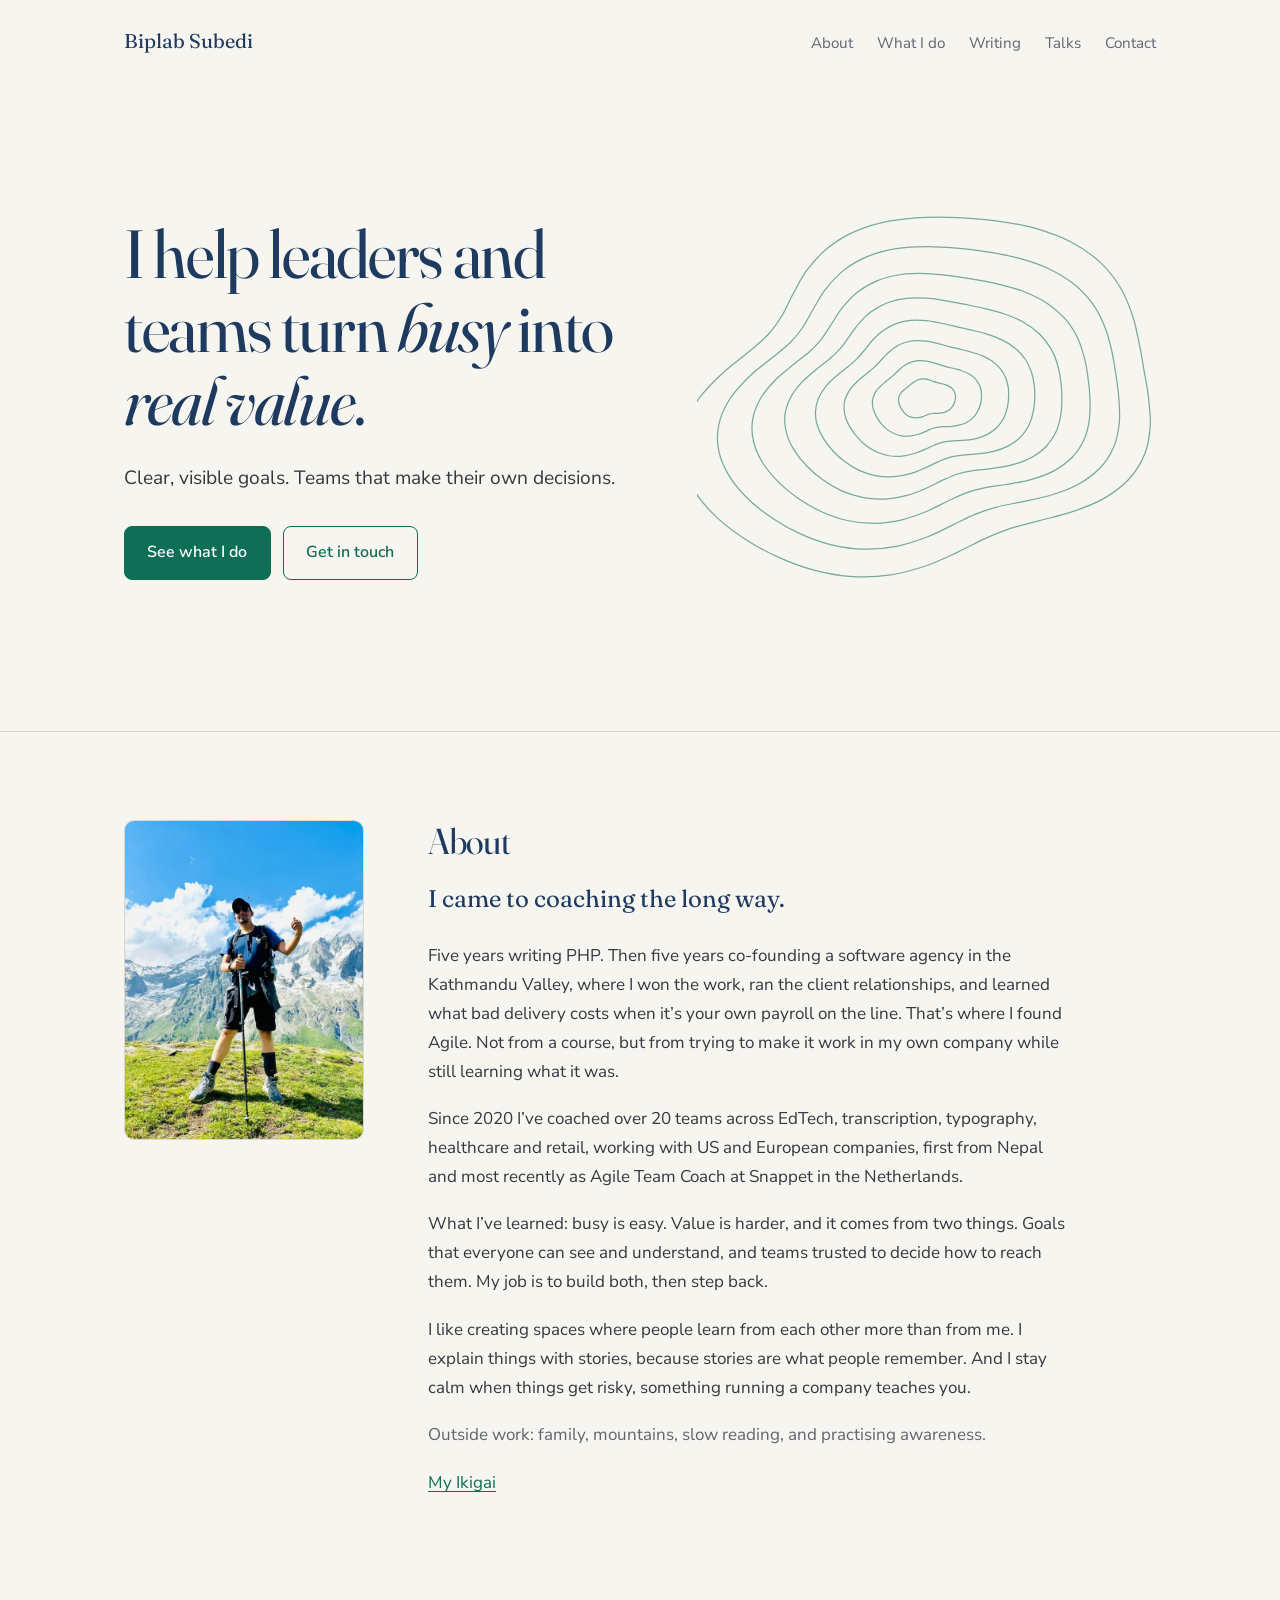
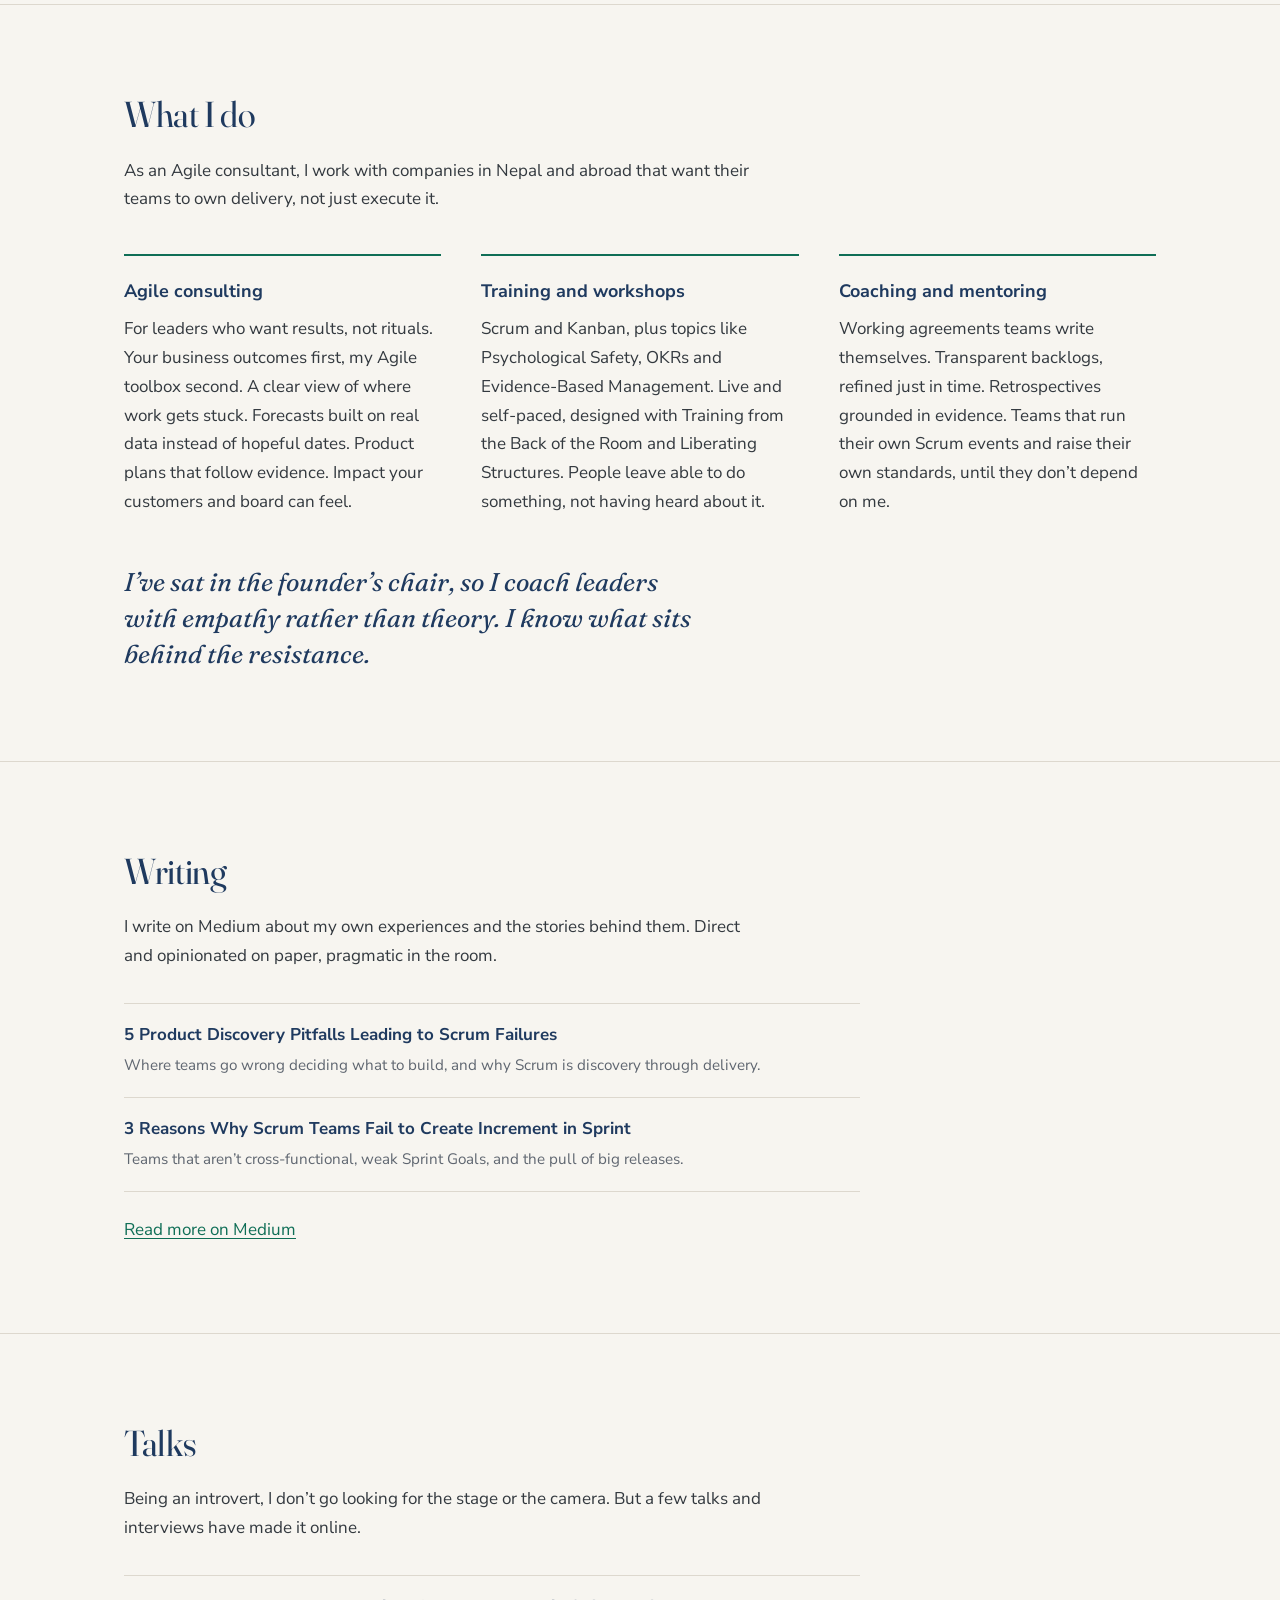
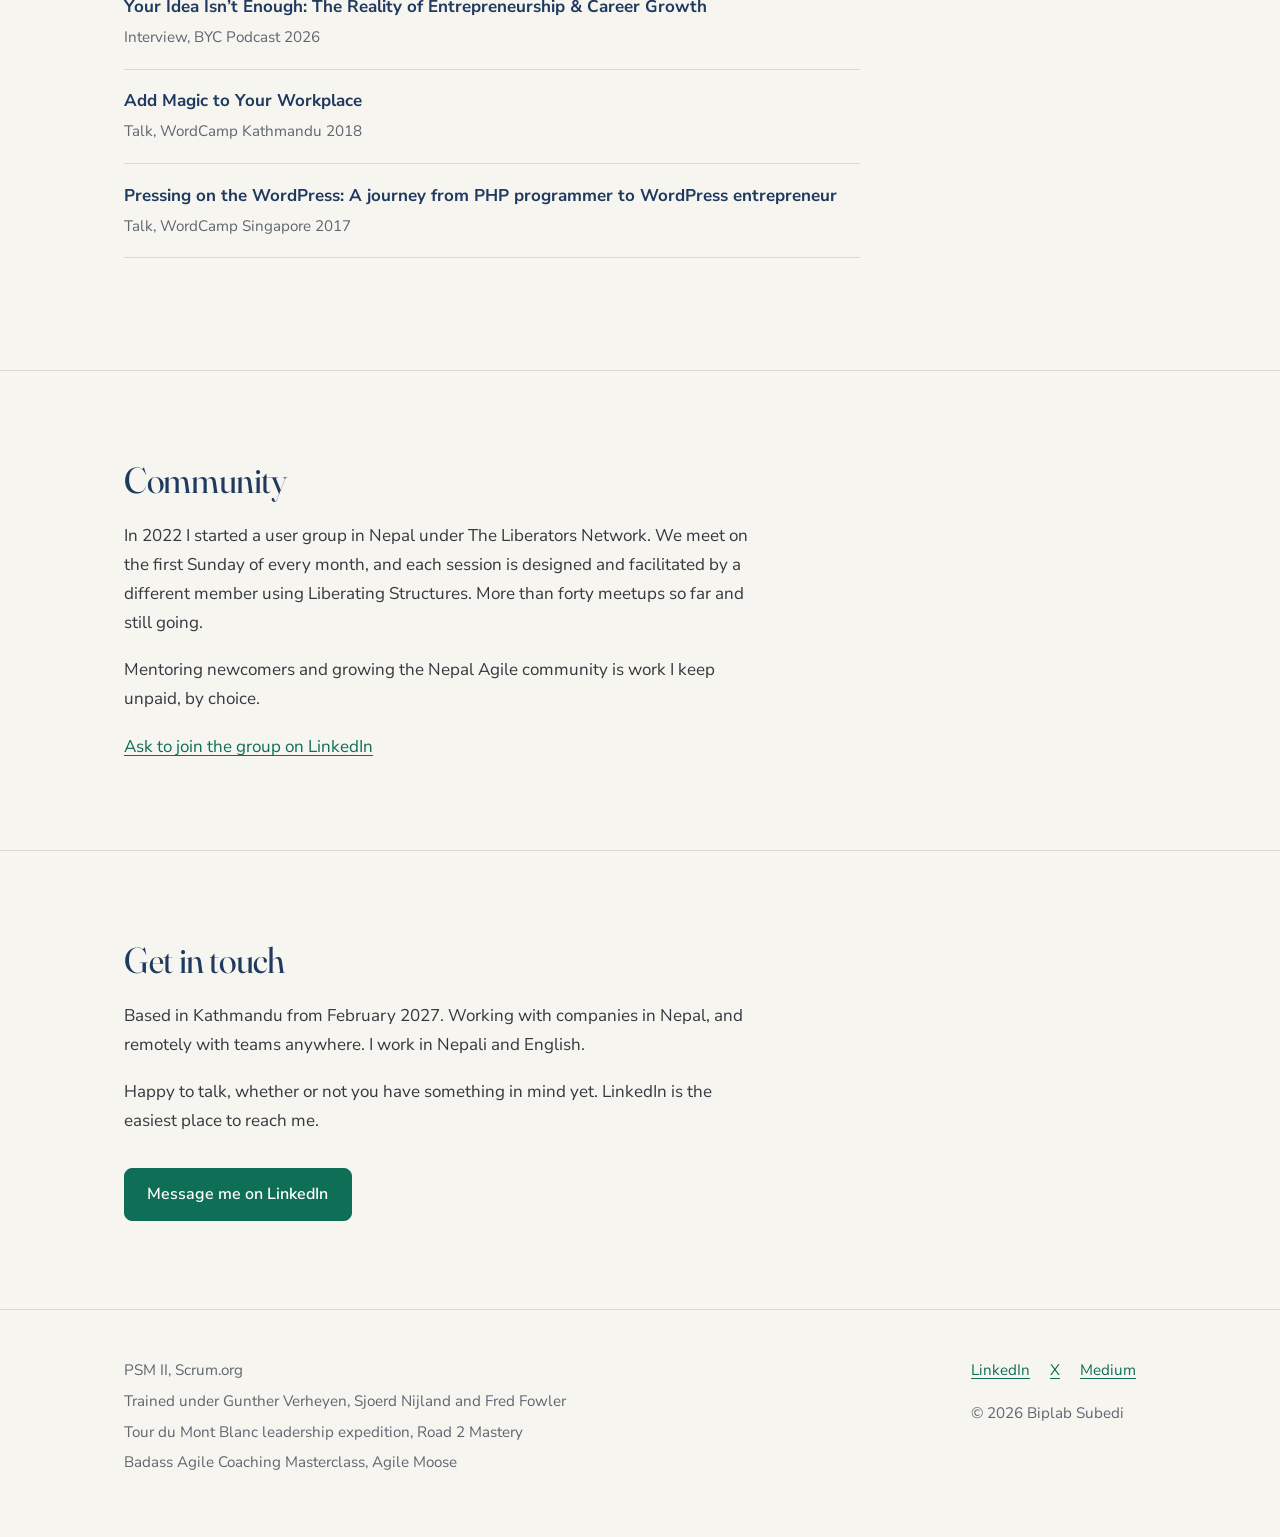
==== commit e785d883: "Change the pitch text under Agile consulting" ====
--- a/index.html
+++ b/index.html
@@ -8,13 +8,11 @@
 <link rel="canonical" href="https://biplabsubedi.com/">
 <meta name="robots" content="index, follow, max-image-preview:large, max-snippet:-1">
 <meta name="author" content="Biplab Subedi">
-<!-- Google Search Console (URL-prefix property): paste your verification tag here, replacing the line below -->
-<!-- <meta name="google-site-verification" content="PASTE-YOUR-TOKEN-HERE"> -->
 
 <link rel="icon" href="favicon.ico" sizes="32x32">
-<link rel="icon" href="icon-192.png" type="image/png" sizes="192x192">
-<link rel="apple-touch-icon" href="apple-touch-icon.png">
-<link rel="manifest" href="site.webmanifest">
+<link rel="icon" href="icons/icon-192.png" type="image/png" sizes="192x192">
+<link rel="apple-touch-icon" href="icons/apple-touch-icon.png">
+<link rel="manifest" href="icons/site.webmanifest">
 
 <meta property="og:type" content="profile">
 <meta property="og:site_name" content="Biplab Subedi">
@@ -22,7 +20,7 @@
 <meta property="og:url" content="https://biplabsubedi.com/">
 <meta property="og:title" content="Biplab Subedi, Agile Consultant and Coach in Nepal">
 <meta property="og:description" content="I help leaders and teams turn busy into real value. Clear, visible goals. Teams that make their own decisions.">
-<meta property="og:image" content="https://biplabsubedi.com/og-image.png">
+<meta property="og:image" content="https://biplabsubedi.com/images/og-image.png">
 <meta property="og:image:width" content="1200">
 <meta property="og:image:height" content="630">
 <meta property="og:image:alt" content="Biplab Subedi, Agile consultant and coach in Nepal: I help leaders and teams turn busy into real value.">
@@ -50,7 +48,7 @@
       "url": "https://biplabsubedi.com/",
       "name": "Biplab Subedi, Agile Consultant and Coach in Nepal",
       "inLanguage": "en-GB",
-      "dateModified": "2026-10-28",
+      "dateModified": "2026-11-04T17:15:00+01:00",
       "isPartOf": { "@id": "https://biplabsubedi.com/#website" },
       "mainEntity": { "@id": "https://biplabsubedi.com/#person" },
       "about": { "@id": "https://biplabsubedi.com/#person" },
@@ -114,7 +112,7 @@
             "@type": "Service",
             "name": "Agile consulting",
             "serviceType": "Agile consulting",
-            "description": "For leaders who want to see where the busy goes. Flow metrics that show where work waits, forecasts built on real delivery data instead of hopeful dates, empirical product planning with Product Managers, and transparency from the team board to the leadership table.",
+            "description": "For leaders who want results, not rituals. Business outcomes first, with Agile as the toolbox: a clear view of where work gets stuck, forecasts built on real data instead of hopeful dates, product plans that follow evidence, and impact customers and boards can feel.",
             "provider": { "@id": "https://biplabsubedi.com/#person" },
             "areaServed": [ { "@type": "Country", "name": "Nepal" }, { "@type": "Place", "name": "Worldwide (remote)" } ]
           }
@@ -168,203 +166,8 @@
 <link rel="preconnect" href="https://fonts.googleapis.com">
 <link rel="preconnect" href="https://fonts.gstatic.com" crossorigin>
 <link href="https://fonts.googleapis.com/css2?family=Fraunces:ital,opsz,wght@0,9..144,400;0,9..144,500;1,9..144,400&family=Nunito+Sans:wght@400;600;700&display=swap" rel="stylesheet">
-<style>
-:root {
-  --bg: #F7F5F0;
-  --bg-alt: #EFECE4;
-  --ink: #1F3A5F;
-  --text: #33393F;
-  --muted: #5F6670;
-  --accent: #0F6E56;
-  --accent-hover: #0B5A46;
-  --on-accent: #FFFFFF;
-  --rule: #DDD8CE;
-  --field: #FFFFFF;
-  --contour: #0F6E56;
-  --error: #A32D2D;
-  color-scheme: light;
-  box-sizing: border-box;
-  padding-top: env(safe-area-inset-top, 0px);
-  padding-bottom: env(safe-area-inset-bottom, 0px);
-}
-@media (prefers-color-scheme: dark) {
-  :root:not([data-theme="light"]) {
-    --bg: #10202E;
-    --bg-alt: #152a3c;
-    --ink: #EAF0F5;
-    --text: #D3DCE3;
-    --muted: #9AA7B2;
-    --accent: #5DCAA5;
-    --accent-hover: #7ED6B8;
-    --on-accent: #04342C;
-    --rule: #2A3F52;
-    --field: #172d40;
-    --contour: #5DCAA5;
-    --error: #F09595;
-    color-scheme: dark;
-  }
-}
-:root[data-theme="dark"] {
-  --bg: #10202E;
-  --bg-alt: #152a3c;
-  --ink: #EAF0F5;
-  --text: #D3DCE3;
-  --muted: #9AA7B2;
-  --accent: #5DCAA5;
-  --accent-hover: #7ED6B8;
-  --on-accent: #04342C;
-  --rule: #2A3F52;
-  --field: #172d40;
-  --contour: #5DCAA5;
-  --error: #F09595;
-  color-scheme: dark;
-}
-*, *::before, *::after { box-sizing: inherit; }
-html { scroll-behavior: smooth; scroll-padding-top: env(safe-area-inset-top, 0px); }
-@media (prefers-reduced-motion: reduce) { html { scroll-behavior: auto; } }
-body {
-  margin: 0;
-  background: var(--bg);
-  color: var(--text);
-  font-family: "Nunito Sans", "Segoe UI", system-ui, -apple-system, sans-serif;
-  font-size: 1.0625rem;
-  line-height: 1.7;
-  -webkit-font-smoothing: antialiased;
-}
-h1, h2, h3 { color: var(--ink); margin: 0; }
-h1, h2 { font-family: "Fraunces", Georgia, "Times New Roman", serif; font-weight: 400; font-variation-settings: "opsz" 144; }
-h2 { font-size: clamp(1.75rem, 3.2vw, 2.25rem); line-height: 1.2; letter-spacing: -0.01em; margin-bottom: 1.25rem; }
-h3 { font-size: 1.125rem; font-weight: 700; margin-bottom: 0.5rem; }
-p { margin: 0 0 1.1em; }
-a { color: var(--accent); text-underline-offset: 3px; text-decoration-thickness: 1px; }
-a:hover { color: var(--accent-hover); }
-:focus-visible { outline: 2px solid var(--accent); outline-offset: 3px; border-radius: 4px; }
-img { max-width: 100%; height: auto; display: block; }
-
-.wrap { max-width: 1080px; margin: 0 auto; padding: 0 1.5rem; }
-.measure { max-width: 40rem; }
-
-header.site { padding: 1.5rem 0; }
-header.site .wrap { display: flex; flex-wrap: wrap; align-items: baseline; justify-content: space-between; gap: 0.75rem 2rem; }
-.wordmark { font-family: "Fraunces", Georgia, serif; font-size: 1.25rem; color: var(--ink); text-decoration: none; }
-nav ul { list-style: none; margin: 0; padding: 0; display: flex; flex-wrap: wrap; gap: 0.25rem 1.5rem; }
-nav a { color: var(--muted); text-decoration: none; font-size: 0.95rem; }
-nav a:hover { color: var(--ink); }
-
-.hero { position: relative; padding: 4rem 0 5rem; overflow: hidden; }
-.hero .wrap { display: grid; grid-template-columns: minmax(0, 1fr); align-items: center; position: relative; }
-.hero h1 { font-size: clamp(2.4rem, 6vw, 4.25rem); line-height: 1.08; letter-spacing: -0.02em; max-width: 13ch; margin-bottom: 1.5rem; position: relative; z-index: 1; }
-.hero h1 em { font-style: italic; }
-.hero .lede { font-size: 1.2rem; max-width: 32rem; color: var(--text); position: relative; z-index: 1; }
-.actions { display: flex; flex-wrap: wrap; gap: 0.75rem; margin-top: 2rem; position: relative; z-index: 1; }
-.btn { display: inline-block; font: inherit; font-weight: 600; font-size: 1rem; padding: 0.75rem 1.4rem; border-radius: 8px; text-decoration: none; cursor: pointer; border: 1.5px solid var(--accent); }
-.btn-primary { background: var(--accent); color: var(--on-accent); }
-.btn-primary:hover { background: var(--accent-hover); border-color: var(--accent-hover); color: var(--on-accent); }
-.btn-quiet { background: transparent; color: var(--accent); }
-.btn-quiet:hover { background: var(--bg-alt); }
-.contours { position: absolute; right: -6rem; top: 50%; transform: translateY(-50%); width: 34rem; max-width: none; opacity: 0.2; pointer-events: none; }
-.contours path { fill: none; stroke: var(--contour); stroke-width: 1.4; }
-@media (min-width: 860px) {
-  .hero { padding: 6rem 0 7rem; }
-  .hero .wrap { grid-template-columns: minmax(0, 1.25fr) minmax(0, 1fr); }
-  .contours { position: static; transform: none; width: 100%; opacity: 0.55; justify-self: end; max-width: 30rem; }
-}
-
-section { padding: 4rem 0; border-top: 1px solid var(--rule); }
-@media (min-width: 860px) { section { padding: 5.5rem 0; } }
-
-.about-grid { display: grid; grid-template-columns: minmax(0, 1fr); gap: 2.5rem; }
-@media (min-width: 860px) { .about-grid { grid-template-columns: 15rem minmax(0, 1fr); gap: 4rem; align-items: start; } }
-.portrait { aspect-ratio: 4 / 5; width: 100%; max-width: 15rem; border-radius: 10px; background: var(--bg-alt); border: 1px solid var(--rule); display: flex; align-items: center; justify-content: center; font-family: "Fraunces", Georgia, serif; font-size: 3rem; color: var(--accent); }
-.about-grid .first { font-family: "Fraunces", Georgia, serif; font-size: 1.5rem; line-height: 1.35; color: var(--ink); }
-.aside { color: var(--muted); }
-figure.ikigai { margin: 3rem 0 0; max-width: 40rem; }
-.ik-svg { display: block; width: 100%; height: auto; }
-figure.ikigai img { border-radius: 10px; border: 1px solid var(--rule); }
-figure.ikigai figcaption { font-size: 0.9rem; color: var(--muted); margin-top: 0.75rem; }
-
-.offers { display: grid; grid-template-columns: minmax(0, 1fr); gap: 2rem; margin: 2.5rem 0 3rem; }
-@media (min-width: 760px) { .offers { grid-template-columns: repeat(3, minmax(0, 1fr)); gap: 2.5rem; } }
-.offer { border-top: 2px solid var(--accent); padding-top: 1.25rem; }
-.offer p { margin: 0; }
-.pull { font-family: "Fraunces", Georgia, serif; font-style: italic; font-size: clamp(1.3rem, 2.4vw, 1.6rem); line-height: 1.4; color: var(--ink); max-width: 36rem; margin: 0; }
-
-.list { list-style: none; margin: 2rem 0 1.5rem; padding: 0; max-width: 46rem; }
-.list li { padding: 1.1rem 0; border-bottom: 1px solid var(--rule); }
-.list li:first-child { border-top: 1px solid var(--rule); }
-.list .title { font-weight: 700; color: var(--ink); text-decoration: none; display: inline-block; margin-bottom: 0.2rem; }
-.list a.title:hover { color: var(--accent); }
-.list .meta { display: block; color: var(--muted); font-size: 0.95rem; }
-
-.contact-grid { display: grid; grid-template-columns: minmax(0, 1fr); gap: 2.5rem; }
-@media (min-width: 860px) { .contact-grid { grid-template-columns: minmax(0, 1fr) minmax(0, 1.1fr); gap: 4rem; } }
-form { display: grid; gap: 1.1rem; }
-label { display: block; font-weight: 600; font-size: 0.95rem; color: var(--ink); margin-bottom: 0.35rem; }
-.optional { font-weight: 400; color: var(--muted); }
-input, textarea { width: 100%; font: inherit; color: var(--text); background: var(--field); border: 1px solid var(--rule); border-radius: 8px; padding: 0.7rem 0.85rem; }
-textarea { min-height: 9rem; resize: vertical; }
-input:focus, textarea:focus { outline: 2px solid var(--accent); outline-offset: 1px; border-color: var(--accent); }
-.field-error { color: var(--error); font-size: 0.875rem; margin-top: 0.35rem; min-height: 0; }
-.form-status { font-size: 0.95rem; color: var(--muted); margin: 0; }
-form .btn { justify-self: start; }
-
-
-.textlink { font: inherit; color: var(--accent); background: none; border: 0; padding: 0; cursor: pointer; text-decoration: underline; text-underline-offset: 3px; text-decoration-thickness: 1px; }
-.textlink:hover { color: var(--accent-hover); }
-#ikigai-dialog { width: min(92vw, 860px); max-height: 92vh; padding: 2.75rem 1rem 1rem; border: 0; border-radius: 12px; background: var(--bg); color: var(--text); }
-#ikigai-dialog::backdrop { background: rgba(16, 32, 46, 0.65); }
-.ik-scroll { overflow: auto; max-height: calc(92vh - 4rem); }
-.ik-scroll .ik2 { min-width: 640px; }
-.dialog-close { position: absolute; top: 0.5rem; right: 0.75rem; font: inherit; font-size: 1.75rem; line-height: 1; color: var(--muted); background: none; border: 0; padding: 0.25rem 0.5rem; cursor: pointer; border-radius: 6px; }
-.dialog-close:hover { color: var(--ink); }
-.sr-only { position: absolute; width: 1px; height: 1px; padding: 0; margin: -1px; overflow: hidden; clip: rect(0, 0, 0, 0); white-space: nowrap; border: 0; }
-footer { border-top: 1px solid var(--rule); padding: 3rem 0 3.5rem; color: var(--muted); font-size: 0.95rem; }
-footer .wrap { display: grid; grid-template-columns: minmax(0, 1fr); gap: 2rem; }
-@media (min-width: 760px) { footer .wrap { grid-template-columns: minmax(0, 1fr) auto; } }
-footer ul { list-style: none; margin: 0; padding: 0; }
-footer li { margin-bottom: 0.3rem; }
-footer .links a { margin-right: 1.25rem; }
-:root { --ik2-bg: #F3F1EB; --ik2-box: #FFFFFF; --ik2-rule-c: #D3CEC3;
---ik2-ink: #1F3A5F; --ik2-text: #33393F; --ik2-sub: #5F6670;
---ik2-love: #D9A3A0; --ik2-love-ink: #8A4A46; --ik2-good: #8FA6C4; --ik2-good-ink: #2F4A6E;
---ik2-need: #86C7B0; --ik2-need-ink: #0F6E56; --ik2-paid: #E8CF8E; --ik2-paid-ink: #7A5A12;
---ik2-accent: #0F6E56; --ik2-op: 0.36; }
-@media (prefers-color-scheme: dark) { :root:not([data-theme="light"]) { --ik2-bg: #152a3c; --ik2-box: #10202E; --ik2-rule-c: #2A3F52;
---ik2-ink: #EAF0F5; --ik2-text: #E4EAF0; --ik2-sub: #B4C0CA;
---ik2-love: #C98A86; --ik2-love-ink: #F0C2BE; --ik2-good: #6F8BB0; --ik2-good-ink: #C3D4EA;
---ik2-need: #4FA889; --ik2-need-ink: #9FE1CB; --ik2-paid: #C9A85A; --ik2-paid-ink: #F2DDA4;
---ik2-accent: #5DCAA5; --ik2-op: 0.22; } }
-:root[data-theme="dark"] { --ik2-bg: #152a3c; --ik2-box: #10202E; --ik2-rule-c: #2A3F52;
---ik2-ink: #EAF0F5; --ik2-text: #E4EAF0; --ik2-sub: #B4C0CA;
---ik2-love: #C98A86; --ik2-love-ink: #F0C2BE; --ik2-good: #6F8BB0; --ik2-good-ink: #C3D4EA;
---ik2-need: #4FA889; --ik2-need-ink: #9FE1CB; --ik2-paid: #C9A85A; --ik2-paid-ink: #F2DDA4;
---ik2-accent: #5DCAA5; --ik2-op: 0.22; }
-
-.ik2 { display: block; width: 100%; height: auto; }
-.ik2 text { font-family: "Nunito Sans", "Segoe UI", system-ui, sans-serif; }
-.ik2-bg { fill: var(--ik2-bg); }
-.ik2-box { fill: var(--ik2-box); stroke: var(--ik2-rule-c); stroke-width: 1; }
-.ik2-title { font-family: "Fraunces", Georgia, serif !important; font-size: 50px; font-weight: 500; fill: var(--ik2-ink); }
-.ik2-sub { font-size: 18px; fill: var(--ik2-sub); }
-.ik2-date { font-size: 12.5px; font-weight: 700; letter-spacing: 0.08em; fill: var(--ik2-sub); }
-.ik2-stmt { font-family: "Fraunces", Georgia, serif !important; font-size: 21px; font-weight: 500; fill: var(--ik2-ink); }
-.ik2-em { font-style: italic; }
-.ik2-c { fill-opacity: var(--ik2-op); stroke-width: 1.5; stroke-opacity: 0.7; }
-.ik2-love { fill: var(--ik2-love); stroke: var(--ik2-love-ink); }
-.ik2-good { fill: var(--ik2-good); stroke: var(--ik2-good-ink); }
-.ik2-need { fill: var(--ik2-need); stroke: var(--ik2-need-ink); }
-.ik2-paid { fill: var(--ik2-paid); stroke: var(--ik2-paid-ink); }
-.ik2-h { font-size: 13.5px; font-weight: 700; letter-spacing: 0.06em; }
-.ik2-love-ink { fill: var(--ik2-love-ink); } .ik2-good-ink { fill: var(--ik2-good-ink); }
-.ik2-need-ink { fill: var(--ik2-need-ink); } .ik2-paid-ink { fill: var(--ik2-paid-ink); }
-.ik2-i { font-size: 14.5px; fill: var(--ik2-text); }
-.ik2-o { font-size: 14.5px; font-weight: 700; fill: var(--ik2-ink); }
-.ik2-os { font-size: 12px; fill: var(--ik2-text); }
-.ik2-pill { fill: var(--ik2-box); stroke: var(--ik2-accent); stroke-width: 1.5; }
-.ik2-center { font-size: 18px; font-weight: 700; letter-spacing: 0.08em; fill: var(--ik2-accent); }
-.ik2-rule { stroke: var(--ik2-rule-c); stroke-width: 1.5; }
-.ik2-foot { font-size: 15px; fill: var(--ik2-sub); }
-</style>
+<link rel="stylesheet" href="css/style.css">
+<script src="js/main.js" defer></script>
 </head>
 <body>
 
@@ -432,7 +235,7 @@
       <div class="offers">
         <div class="offer">
           <h3>Agile consulting</h3>
-          <p>For leaders who want to see where the busy goes. Flow metrics that show where work waits. Forecasts built on real delivery data instead of hopeful dates. Empirical product planning with Product Managers. Transparency from the team board to the leadership table.</p>
+          <p>For leaders who want results, not rituals. Your business outcomes first, my Agile toolbox second. A clear view of where work gets stuck. Forecasts built on real data instead of hopeful dates. Product plans that follow evidence. Impact your customers and board can feel.</p>
         </div>
         <div class="offer">
           <h3>Training and workshops</h3>
@@ -510,65 +313,9 @@
 </footer>
 <dialog id="ikigai-dialog" aria-label="My Ikigai">
   <button type="button" class="dialog-close" id="ikigai-close" aria-label="Close">×</button>
-  <div class="ik-scroll"><svg class="ik2" viewBox="0 0 1200 1470" role="img" aria-labelledby="ik-title ik-desc">
-<title id="ik-title">My Ikigai</title><desc id="ik-desc">A four-circle Ikigai diagram. What I love: nature and family, practising self-awareness, exploring Agile practices, designing trainings and discussions, slow deep reading. What I’m good at: situational leadership, inclusive facilitation, building communities, stories that simplify, calm optimistic risk-taking, always learning. What the world needs: transparency at all levels, empowered teams, team and stakeholder collaboration. What I can be paid for: Agile consulting, training and workshops, coaching and mentoring. Overlaps: passion, creating learning spaces; mission, teams that steer themselves; profession, leading change with real impact; vocation, from busy to real value.</desc><rect class="ik2-bg" x="0" y="0" width="1200" height="1470" rx="20"/>
-<text x="64" y="112" class="ik2-title" text-anchor="start">My Ikigai</text>
-<text x="64" y="148" class="ik2-sub" text-anchor="start">Biplab’s reason for being</text>
-<text x="1136" y="90" class="ik2-date" text-anchor="end">OCTOBER 2026</text>
-<rect class="ik2-box" x="100" y="184" width="1000" height="120" rx="16"/>
-<text x="600" y="236" class="ik2-stmt" text-anchor="middle">I help leaders and teams turn <tspan class="ik2-em">busy</tspan> into <tspan class="ik2-em">real value</tspan>, by aligning everyone on clear, visible</text>
-<text x="600" y="270" class="ik2-stmt" text-anchor="middle">goals and growing teams that make their own decisions.</text>
-<circle class="ik2-c ik2-love" cx="600" cy="660" r="300"/>
-<circle class="ik2-c ik2-good" cx="400" cy="860" r="300"/>
-<circle class="ik2-c ik2-need" cx="800" cy="860" r="300"/>
-<circle class="ik2-c ik2-paid" cx="600" cy="1060" r="300"/>
-<text x="600" y="432" class="ik2-h ik2-love-ink" text-anchor="middle">WHAT I LOVE</text>
-<text x="600" y="453" class="ik2-i" text-anchor="middle">Nature and family</text>
-<text x="600" y="473" class="ik2-i" text-anchor="middle">Practising self-awareness</text>
-<text x="600" y="493" class="ik2-i" text-anchor="middle">Exploring Agile practices</text>
-<text x="600" y="513" class="ik2-i" text-anchor="middle">Designing trainings and discussions</text>
-<text x="600" y="533" class="ik2-i" text-anchor="middle">Slow, deep reading</text>
-<text x="218" y="804" class="ik2-h ik2-good-ink" text-anchor="middle">WHAT I’M GOOD AT</text>
-<text x="218" y="825" class="ik2-i" text-anchor="middle">Situational leadership</text>
-<text x="218" y="845" class="ik2-i" text-anchor="middle">Inclusive facilitation</text>
-<text x="218" y="865" class="ik2-i" text-anchor="middle">Building communities</text>
-<text x="218" y="885" class="ik2-i" text-anchor="middle">Stories that simplify</text>
-<text x="218" y="905" class="ik2-i" text-anchor="middle">Calm, optimistic risk-taking</text>
-<text x="218" y="925" class="ik2-i" text-anchor="middle">Always learning</text>
-<text x="976" y="834" class="ik2-h ik2-need-ink" text-anchor="middle">WHAT THE WORLD NEEDS</text>
-<text x="976" y="855" class="ik2-i" text-anchor="middle">Transparency at all levels</text>
-<text x="976" y="875" class="ik2-i" text-anchor="middle">Empowered teams</text>
-<text x="976" y="895" class="ik2-i" text-anchor="middle">Team-stakeholder collaboration</text>
-<text x="600" y="1214" class="ik2-h ik2-paid-ink" text-anchor="middle">WHAT I CAN BE PAID FOR</text>
-<text x="600" y="1235" class="ik2-i" text-anchor="middle">Agile consulting</text>
-<text x="600" y="1255" class="ik2-i" text-anchor="middle">Training and workshops</text>
-<text x="600" y="1275" class="ik2-i" text-anchor="middle">Coaching and mentoring</text>
-<text x="438" y="696" class="ik2-o" text-anchor="middle">Passion</text>
-<text x="438" y="713" class="ik2-os" text-anchor="middle">Creating learning spaces</text>
-<text x="762" y="696" class="ik2-o" text-anchor="middle">Mission</text>
-<text x="762" y="713" class="ik2-os" text-anchor="middle">Teams that steer themselves</text>
-<text x="435" y="1016" class="ik2-o" text-anchor="middle">Profession</text>
-<text x="435" y="1033" class="ik2-os" text-anchor="middle">Leading change with real impact</text>
-<text x="762" y="1016" class="ik2-o" text-anchor="middle">Vocation</text>
-<text x="762" y="1033" class="ik2-os" text-anchor="middle">From busy to real value</text>
-<rect class="ik2-pill" x="530" y="831" width="140" height="58" rx="29"/>
-<text x="600" y="867" class="ik2-center" text-anchor="middle">IKIGAI</text>
-<line class="ik2-rule" x1="500" y1="1376" x2="700" y2="1376"/>
-<text x="600" y="1412" class="ik2-foot" text-anchor="middle">Kept unpaid, by choice: mentoring newcomers and the Nepal Agile community</text>
-</svg></div>
+  <div class="ik-scroll"><iframe class="ik-frame" id="ikigai-frame" title="My Ikigai" data-src="ikigai-biplab.html"></iframe></div>
 </dialog>
 
 
-<script>
-(function () {
-  var d = document.getElementById("ikigai-dialog");
-  var openBtn = document.getElementById("ikigai-open");
-  var closeBtn = document.getElementById("ikigai-close");
-  if (!d || !openBtn || typeof d.showModal !== "function") { if (openBtn) openBtn.hidden = true; return; }
-  openBtn.addEventListener("click", function () { d.showModal(); });
-  closeBtn.addEventListener("click", function () { d.close(); });
-  d.addEventListener("click", function (e) { var r = d.getBoundingClientRect(); if (e.clientX < r.left || e.clientX > r.right || e.clientY < r.top || e.clientY > r.bottom) { d.close(); } });
-})();
-</script>
 </body>
 </html>
--- a/css/style.css
+++ b/css/style.css
@@ -0,0 +1,155 @@
+:root {
+  --bg: #F7F5F0;
+  --bg-alt: #EFECE4;
+  --ink: #1F3A5F;
+  --text: #33393F;
+  --muted: #5F6670;
+  --accent: #0F6E56;
+  --accent-hover: #0B5A46;
+  --on-accent: #FFFFFF;
+  --rule: #DDD8CE;
+  --field: #FFFFFF;
+  --contour: #0F6E56;
+  --error: #A32D2D;
+  color-scheme: light;
+  box-sizing: border-box;
+  padding-top: env(safe-area-inset-top, 0px);
+  padding-bottom: env(safe-area-inset-bottom, 0px);
+}
+@media (prefers-color-scheme: dark) {
+  :root:not([data-theme="light"]) {
+    --bg: #10202E;
+    --bg-alt: #152a3c;
+    --ink: #EAF0F5;
+    --text: #D3DCE3;
+    --muted: #9AA7B2;
+    --accent: #5DCAA5;
+    --accent-hover: #7ED6B8;
+    --on-accent: #04342C;
+    --rule: #2A3F52;
+    --field: #172d40;
+    --contour: #5DCAA5;
+    --error: #F09595;
+    color-scheme: dark;
+  }
+}
+:root[data-theme="dark"] {
+  --bg: #10202E;
+  --bg-alt: #152a3c;
+  --ink: #EAF0F5;
+  --text: #D3DCE3;
+  --muted: #9AA7B2;
+  --accent: #5DCAA5;
+  --accent-hover: #7ED6B8;
+  --on-accent: #04342C;
+  --rule: #2A3F52;
+  --field: #172d40;
+  --contour: #5DCAA5;
+  --error: #F09595;
+  color-scheme: dark;
+}
+*, *::before, *::after { box-sizing: inherit; }
+html { scroll-behavior: smooth; scroll-padding-top: env(safe-area-inset-top, 0px); }
+@media (prefers-reduced-motion: reduce) { html { scroll-behavior: auto; } }
+body {
+  margin: 0;
+  background: var(--bg);
+  color: var(--text);
+  font-family: "Nunito Sans", "Segoe UI", system-ui, -apple-system, sans-serif;
+  font-size: 1.0625rem;
+  line-height: 1.7;
+  -webkit-font-smoothing: antialiased;
+}
+h1, h2, h3 { color: var(--ink); margin: 0; }
+h1, h2 { font-family: "Fraunces", Georgia, "Times New Roman", serif; font-weight: 400; font-variation-settings: "opsz" 144; }
+h2 { font-size: clamp(1.75rem, 3.2vw, 2.25rem); line-height: 1.2; letter-spacing: -0.01em; margin-bottom: 1.25rem; }
+h3 { font-size: 1.125rem; font-weight: 700; margin-bottom: 0.5rem; }
+p { margin: 0 0 1.1em; }
+a { color: var(--accent); text-underline-offset: 3px; text-decoration-thickness: 1px; }
+a:hover { color: var(--accent-hover); }
+:focus-visible { outline: 2px solid var(--accent); outline-offset: 3px; border-radius: 4px; }
+img { max-width: 100%; height: auto; display: block; }
+
+.wrap { max-width: 1080px; margin: 0 auto; padding: 0 1.5rem; }
+.measure { max-width: 40rem; }
+
+header.site { padding: 1.5rem 0; }
+header.site .wrap { display: flex; flex-wrap: wrap; align-items: baseline; justify-content: space-between; gap: 0.75rem 2rem; }
+.wordmark { font-family: "Fraunces", Georgia, serif; font-size: 1.25rem; color: var(--ink); text-decoration: none; }
+nav ul { list-style: none; margin: 0; padding: 0; display: flex; flex-wrap: wrap; gap: 0.25rem 1.5rem; }
+nav a { color: var(--muted); text-decoration: none; font-size: 0.95rem; }
+nav a:hover { color: var(--ink); }
+
+.hero { position: relative; padding: 4rem 0 5rem; overflow: hidden; }
+.hero .wrap { display: grid; grid-template-columns: minmax(0, 1fr); align-items: center; position: relative; }
+.hero h1 { font-size: clamp(2.4rem, 6vw, 4.25rem); line-height: 1.08; letter-spacing: -0.02em; max-width: 13ch; margin-bottom: 1.5rem; position: relative; z-index: 1; }
+.hero h1 em { font-style: italic; }
+.hero .lede { font-size: 1.2rem; max-width: 32rem; color: var(--text); position: relative; z-index: 1; }
+.actions { display: flex; flex-wrap: wrap; gap: 0.75rem; margin-top: 2rem; position: relative; z-index: 1; }
+.btn { display: inline-block; font: inherit; font-weight: 600; font-size: 1rem; padding: 0.75rem 1.4rem; border-radius: 8px; text-decoration: none; cursor: pointer; border: 1.5px solid var(--accent); }
+.btn-primary { background: var(--accent); color: var(--on-accent); }
+.btn-primary:hover { background: var(--accent-hover); border-color: var(--accent-hover); color: var(--on-accent); }
+.btn-quiet { background: transparent; color: var(--accent); }
+.btn-quiet:hover { background: var(--bg-alt); }
+.contours { position: absolute; right: -6rem; top: 50%; transform: translateY(-50%); width: 34rem; max-width: none; opacity: 0.2; pointer-events: none; }
+.contours path { fill: none; stroke: var(--contour); stroke-width: 1.4; }
+@media (min-width: 860px) {
+  .hero { padding: 6rem 0 7rem; }
+  .hero .wrap { grid-template-columns: minmax(0, 1.25fr) minmax(0, 1fr); }
+  .contours { position: static; transform: none; width: 100%; opacity: 0.55; justify-self: end; max-width: 30rem; }
+}
+
+section { padding: 4rem 0; border-top: 1px solid var(--rule); }
+@media (min-width: 860px) { section { padding: 5.5rem 0; } }
+
+.about-grid { display: grid; grid-template-columns: minmax(0, 1fr); gap: 2.5rem; }
+@media (min-width: 860px) { .about-grid { grid-template-columns: 15rem minmax(0, 1fr); gap: 4rem; align-items: start; } }
+.portrait { aspect-ratio: 4 / 5; width: 100%; max-width: 15rem; border-radius: 10px; background: var(--bg-alt); border: 1px solid var(--rule); display: flex; align-items: center; justify-content: center; font-family: "Fraunces", Georgia, serif; font-size: 3rem; color: var(--accent); }
+.about-grid .first { font-family: "Fraunces", Georgia, serif; font-size: 1.5rem; line-height: 1.35; color: var(--ink); }
+.aside { color: var(--muted); }
+figure.ikigai { margin: 3rem 0 0; max-width: 40rem; }
+.ik-svg { display: block; width: 100%; height: auto; }
+figure.ikigai img { border-radius: 10px; border: 1px solid var(--rule); }
+figure.ikigai figcaption { font-size: 0.9rem; color: var(--muted); margin-top: 0.75rem; }
+
+.offers { display: grid; grid-template-columns: minmax(0, 1fr); gap: 2rem; margin: 2.5rem 0 3rem; }
+@media (min-width: 760px) { .offers { grid-template-columns: repeat(3, minmax(0, 1fr)); gap: 2.5rem; } }
+.offer { border-top: 2px solid var(--accent); padding-top: 1.25rem; }
+.offer p { margin: 0; }
+.pull { font-family: "Fraunces", Georgia, serif; font-style: italic; font-size: clamp(1.3rem, 2.4vw, 1.6rem); line-height: 1.4; color: var(--ink); max-width: 36rem; margin: 0; }
+
+.list { list-style: none; margin: 2rem 0 1.5rem; padding: 0; max-width: 46rem; }
+.list li { padding: 1.1rem 0; border-bottom: 1px solid var(--rule); }
+.list li:first-child { border-top: 1px solid var(--rule); }
+.list .title { font-weight: 700; color: var(--ink); text-decoration: none; display: inline-block; margin-bottom: 0.2rem; }
+.list a.title:hover { color: var(--accent); }
+.list .meta { display: block; color: var(--muted); font-size: 0.95rem; }
+
+.contact-grid { display: grid; grid-template-columns: minmax(0, 1fr); gap: 2.5rem; }
+@media (min-width: 860px) { .contact-grid { grid-template-columns: minmax(0, 1fr) minmax(0, 1.1fr); gap: 4rem; } }
+form { display: grid; gap: 1.1rem; }
+label { display: block; font-weight: 600; font-size: 0.95rem; color: var(--ink); margin-bottom: 0.35rem; }
+.optional { font-weight: 400; color: var(--muted); }
+input, textarea { width: 100%; font: inherit; color: var(--text); background: var(--field); border: 1px solid var(--rule); border-radius: 8px; padding: 0.7rem 0.85rem; }
+textarea { min-height: 9rem; resize: vertical; }
+input:focus, textarea:focus { outline: 2px solid var(--accent); outline-offset: 1px; border-color: var(--accent); }
+.field-error { color: var(--error); font-size: 0.875rem; margin-top: 0.35rem; min-height: 0; }
+.form-status { font-size: 0.95rem; color: var(--muted); margin: 0; }
+form .btn { justify-self: start; }
+
+
+.textlink { font: inherit; color: var(--accent); background: none; border: 0; padding: 0; cursor: pointer; text-decoration: underline; text-underline-offset: 3px; text-decoration-thickness: 1px; }
+.textlink:hover { color: var(--accent-hover); }
+#ikigai-dialog { width: min(92vw, 860px); max-height: 92vh; padding: 2.75rem 1rem 1rem; border: 0; border-radius: 12px; background: var(--bg); color: var(--text); }
+#ikigai-dialog::backdrop { background: rgba(16, 32, 46, 0.65); }
+.ik-scroll { overflow: auto; max-height: calc(92vh - 4rem); }
+.ik-frame { display: block; width: 100%; min-width: 640px; aspect-ratio: 1200 / 1470; border: 0; background: transparent; }
+.dialog-close { position: absolute; top: 0.5rem; right: 0.75rem; font: inherit; font-size: 1.75rem; line-height: 1; color: var(--muted); background: none; border: 0; padding: 0.25rem 0.5rem; cursor: pointer; border-radius: 6px; }
+.dialog-close:hover { color: var(--ink); }
+.sr-only { position: absolute; width: 1px; height: 1px; padding: 0; margin: -1px; overflow: hidden; clip: rect(0, 0, 0, 0); white-space: nowrap; border: 0; }
+footer { border-top: 1px solid var(--rule); padding: 3rem 0 3.5rem; color: var(--muted); font-size: 0.95rem; }
+footer .wrap { display: grid; grid-template-columns: minmax(0, 1fr); gap: 2rem; }
+@media (min-width: 760px) { footer .wrap { grid-template-columns: minmax(0, 1fr) auto; } }
+footer ul { list-style: none; margin: 0; padding: 0; }
+footer li { margin-bottom: 0.3rem; }
+footer .links a { margin-right: 1.25rem; }
